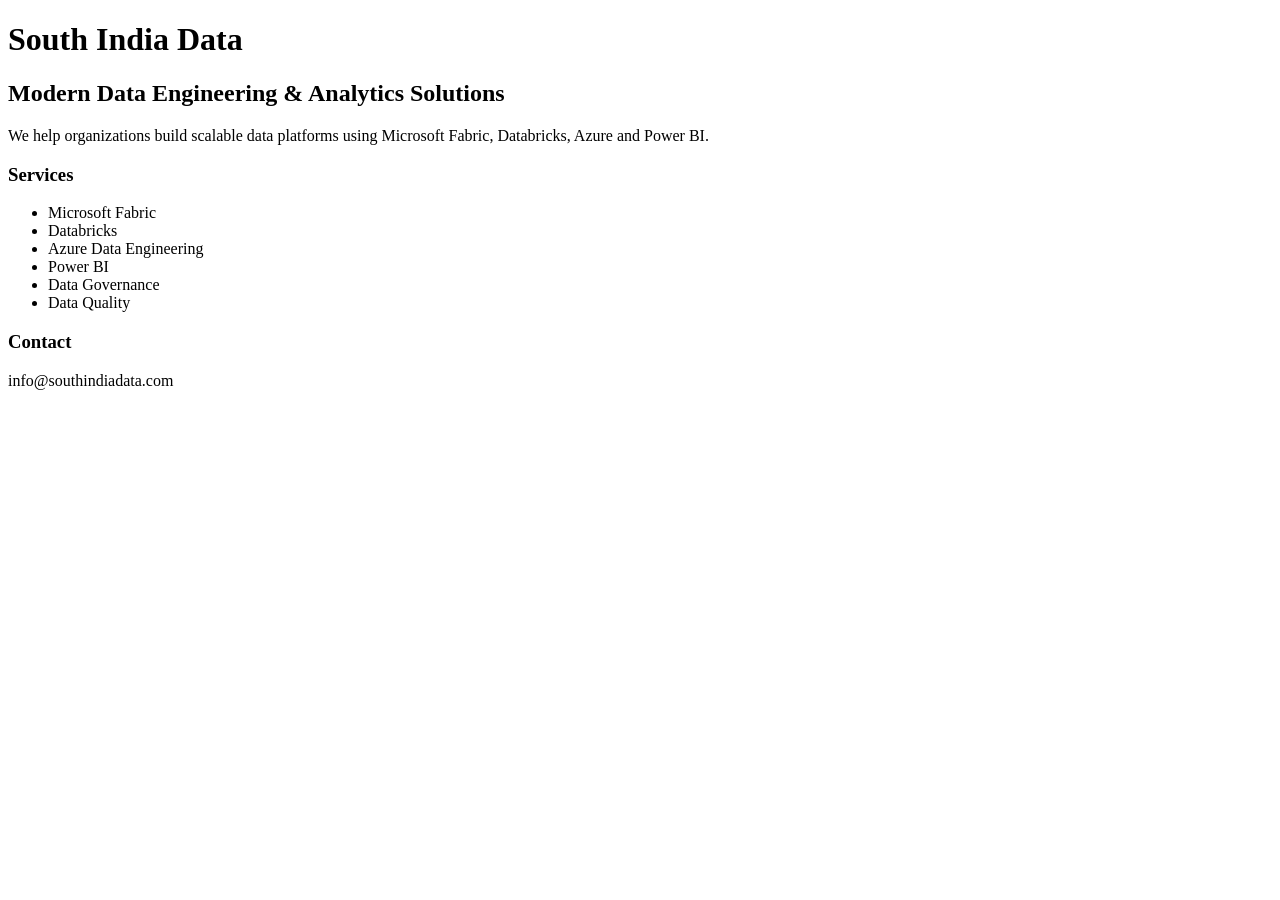
==== index.html @ 6d2823d4 "Create index.html" ====
<!DOCTYPE html>
<html>
<head>
<title>South India Data</title>
</head>
<body>
<h1>South India Data</h1>

<h2>Modern Data Engineering & Analytics Solutions</h2>

<p>We help organizations build scalable data platforms using Microsoft Fabric, Databricks, Azure and Power BI.</p>

<h3>Services</h3>

<ul>
<li>Microsoft Fabric</li>
<li>Databricks</li>
<li>Azure Data Engineering</li>
<li>Power BI</li>
<li>Data Governance</li>
<li>Data Quality</li>
</ul>

<h3>Contact</h3>

<p>info@southindiadata.com</p>

</body>
</html>
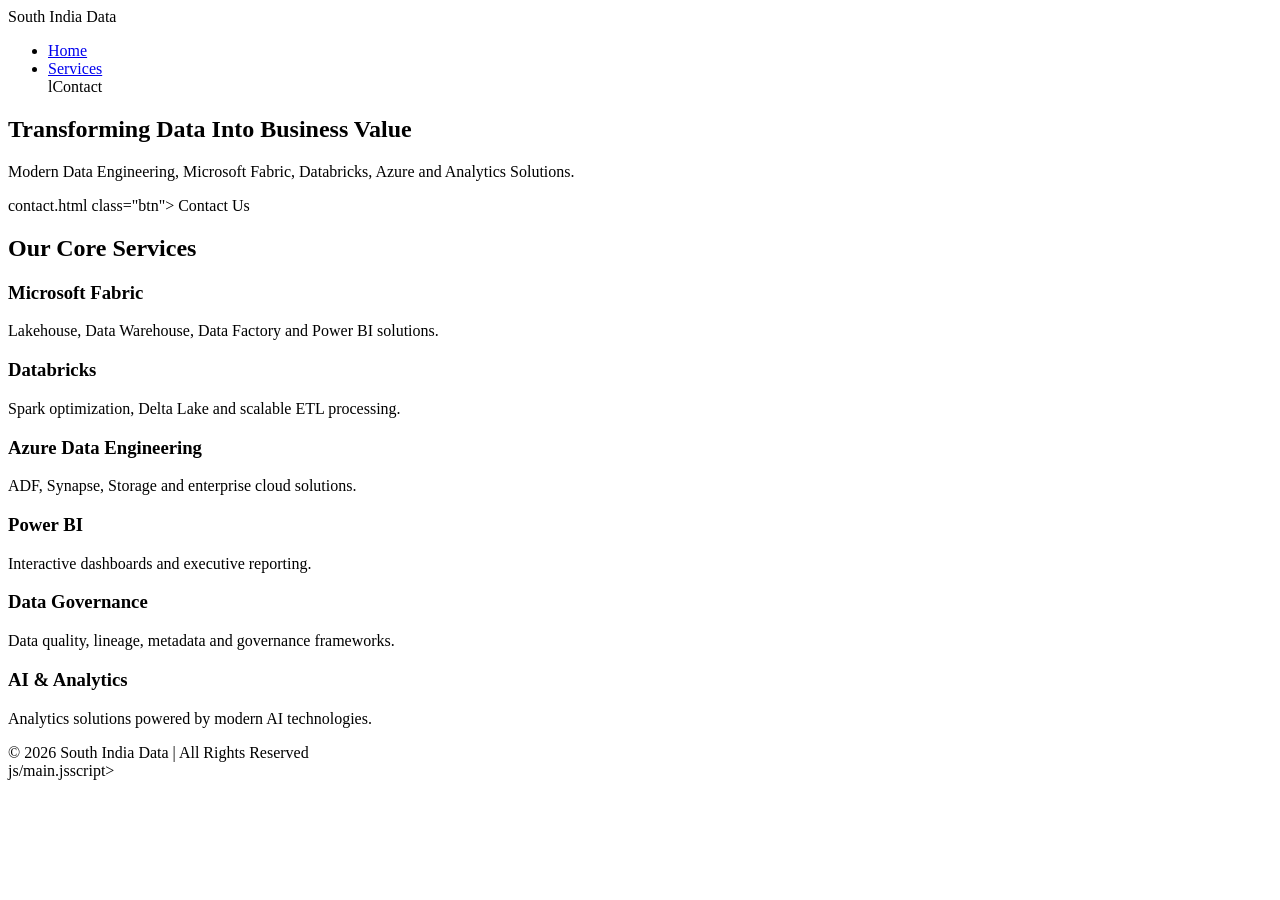
==== commit a67d276f: "Update index.html" ====
--- a/index.html
+++ b/index.html
@@ -1,29 +1,86 @@
 <!DOCTYPE html>
-<html>
+<html lang="en">
 <head>
+<meta charset="UTF-8">
+<meta name="viewport" content="width=device-width, initial-scale=1.0">
 <title>South India Data</title>
+<linktyle.css
 </head>
+
 <body>
-<h1>South India Data</h1>
 
-<h2>Modern Data Engineering & Analytics Solutions</h2>
+<nav>
+    <div class="logo">South India Data</div>
 
-<p>We help organizations build scalable data platforms using Microsoft Fabric, Databricks, Azure and Power BI.</p>
+    <ul>
+        <li><a href="index.html">Home</a></li.html</li>
+        <li><a href="services.html">Services</a></li>
+lContact</a></li>
+    </ul>
+</nav>
 
-<h3>Services</h3>
+<section class="hero">
 
-<ul>
-<li>Microsoft Fabric</li>
-<li>Databricks</li>
-<li>Azure Data Engineering</li>
-<li>Power BI</li>
-<li>Data Governance</li>
-<li>Data Quality</li>
-</ul>
+    <div class="hero-content">
+        <h1>Transforming Data Into Business Value</h1>
 
-<h3>Contact</h3>
+        <p>
+            Modern Data Engineering, Microsoft Fabric,
+            Databricks, Azure and Analytics Solutions.
+        </p>
 
-<p>info@southindiadata.com</p>
+        contact.html class="btn">
+            Contact Us
+        </a>
+    </div>
+
+</section>
+
+<section class="services">
+
+    <h2>Our Core Services</h2>
+
+    <div class="cards">
+
+        <div class="card">
+            <h3>Microsoft Fabric</h3>
+            <p>Lakehouse, Data Warehouse, Data Factory and Power BI solutions.</p>
+        </div>
+
+        <div class="card">
+            <h3>Databricks</h3>
+            <p>Spark optimization, Delta Lake and scalable ETL processing.</p>
+        </div>
+
+        <div class="card">
+            <h3>Azure Data Engineering</h3>
+            <p>ADF, Synapse, Storage and enterprise cloud solutions.</p>
+        </div>
+
+        <div class="card">
+            <h3>Power BI</h3>
+            <p>Interactive dashboards and executive reporting.</p>
+        </div>
+
+        <div class="card">
+            <h3>Data Governance</h3>
+            <p>Data quality, lineage, metadata and governance frameworks.</p>
+        </div>
+
+        <div class="card">
+            <h3>AI & Analytics</h3>
+            <p>Analytics solutions powered by modern AI technologies.</p>
+        </div>
+
+    </div>
+
+</section>
+
+<footer>
+    © 2026 South India Data | All Rights Reserved
+</footer>
+
+js/main.jsscript>
 
 </body>
 </html>
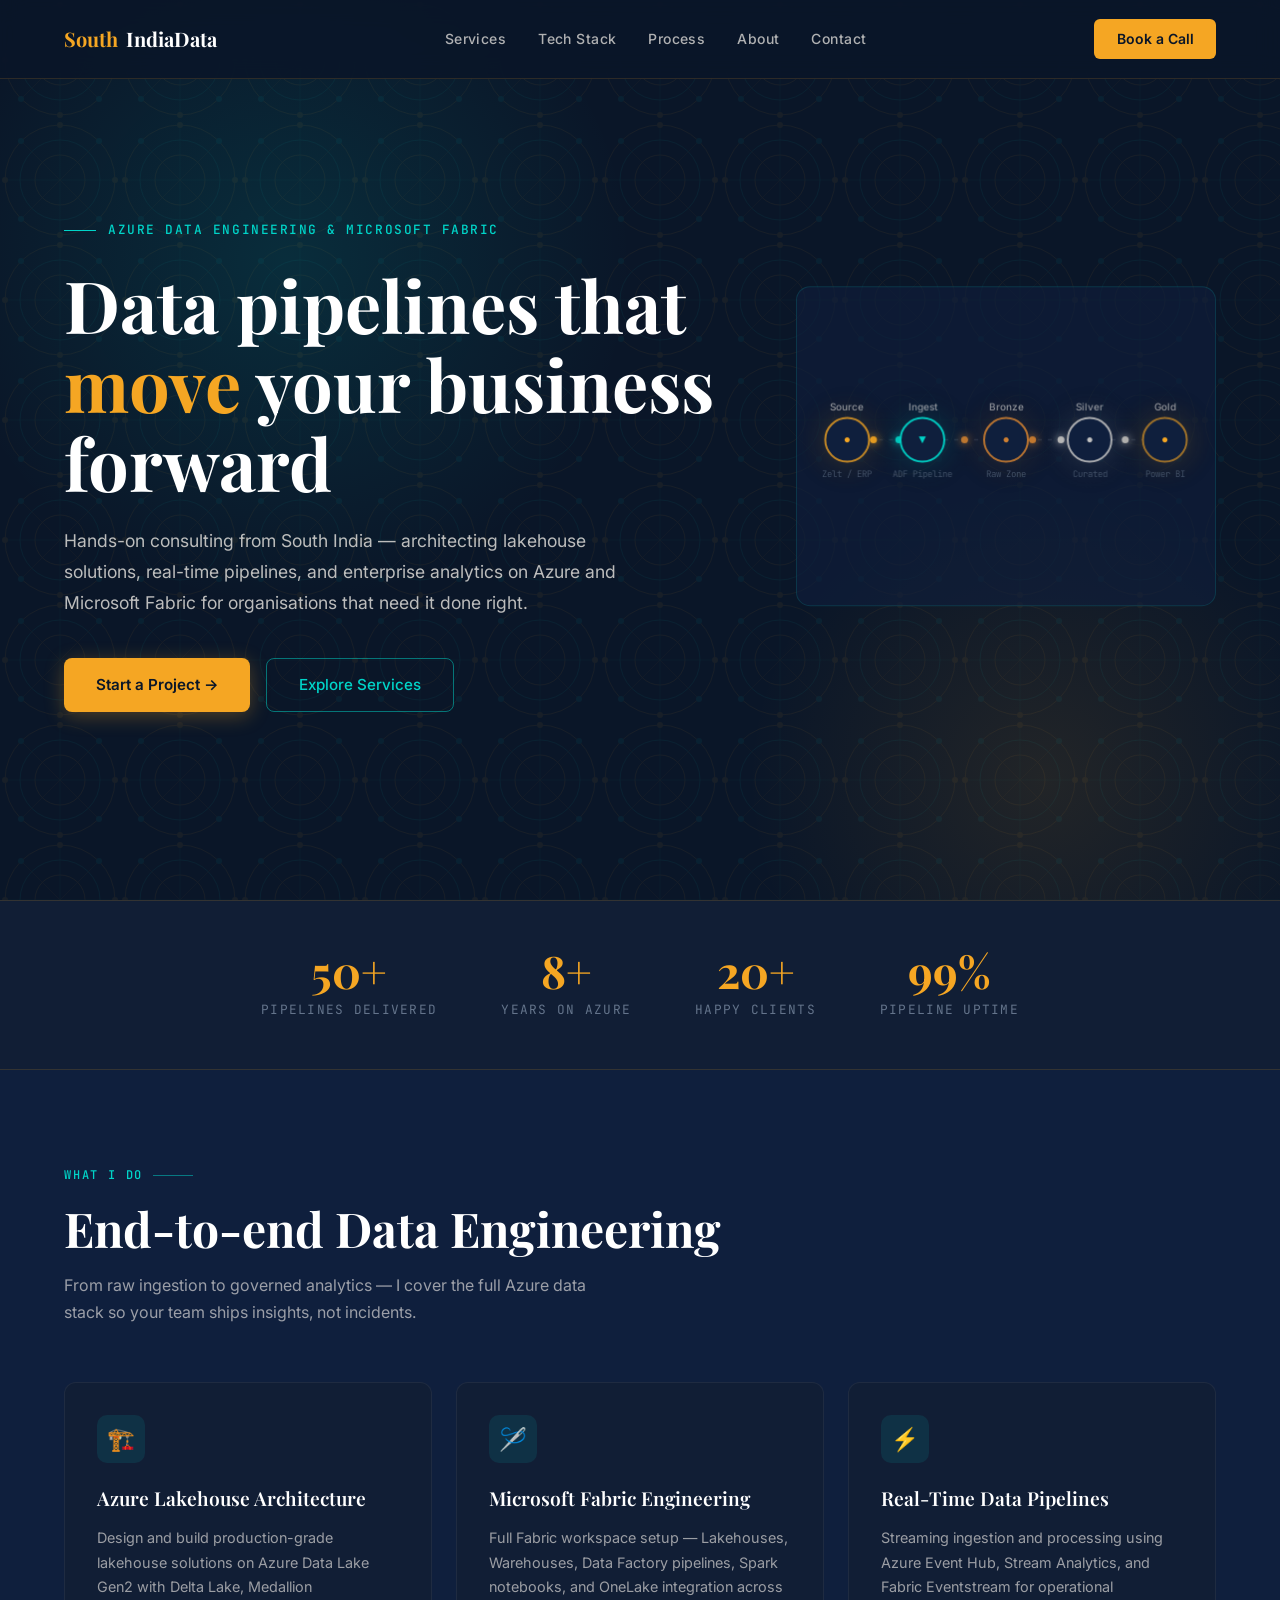
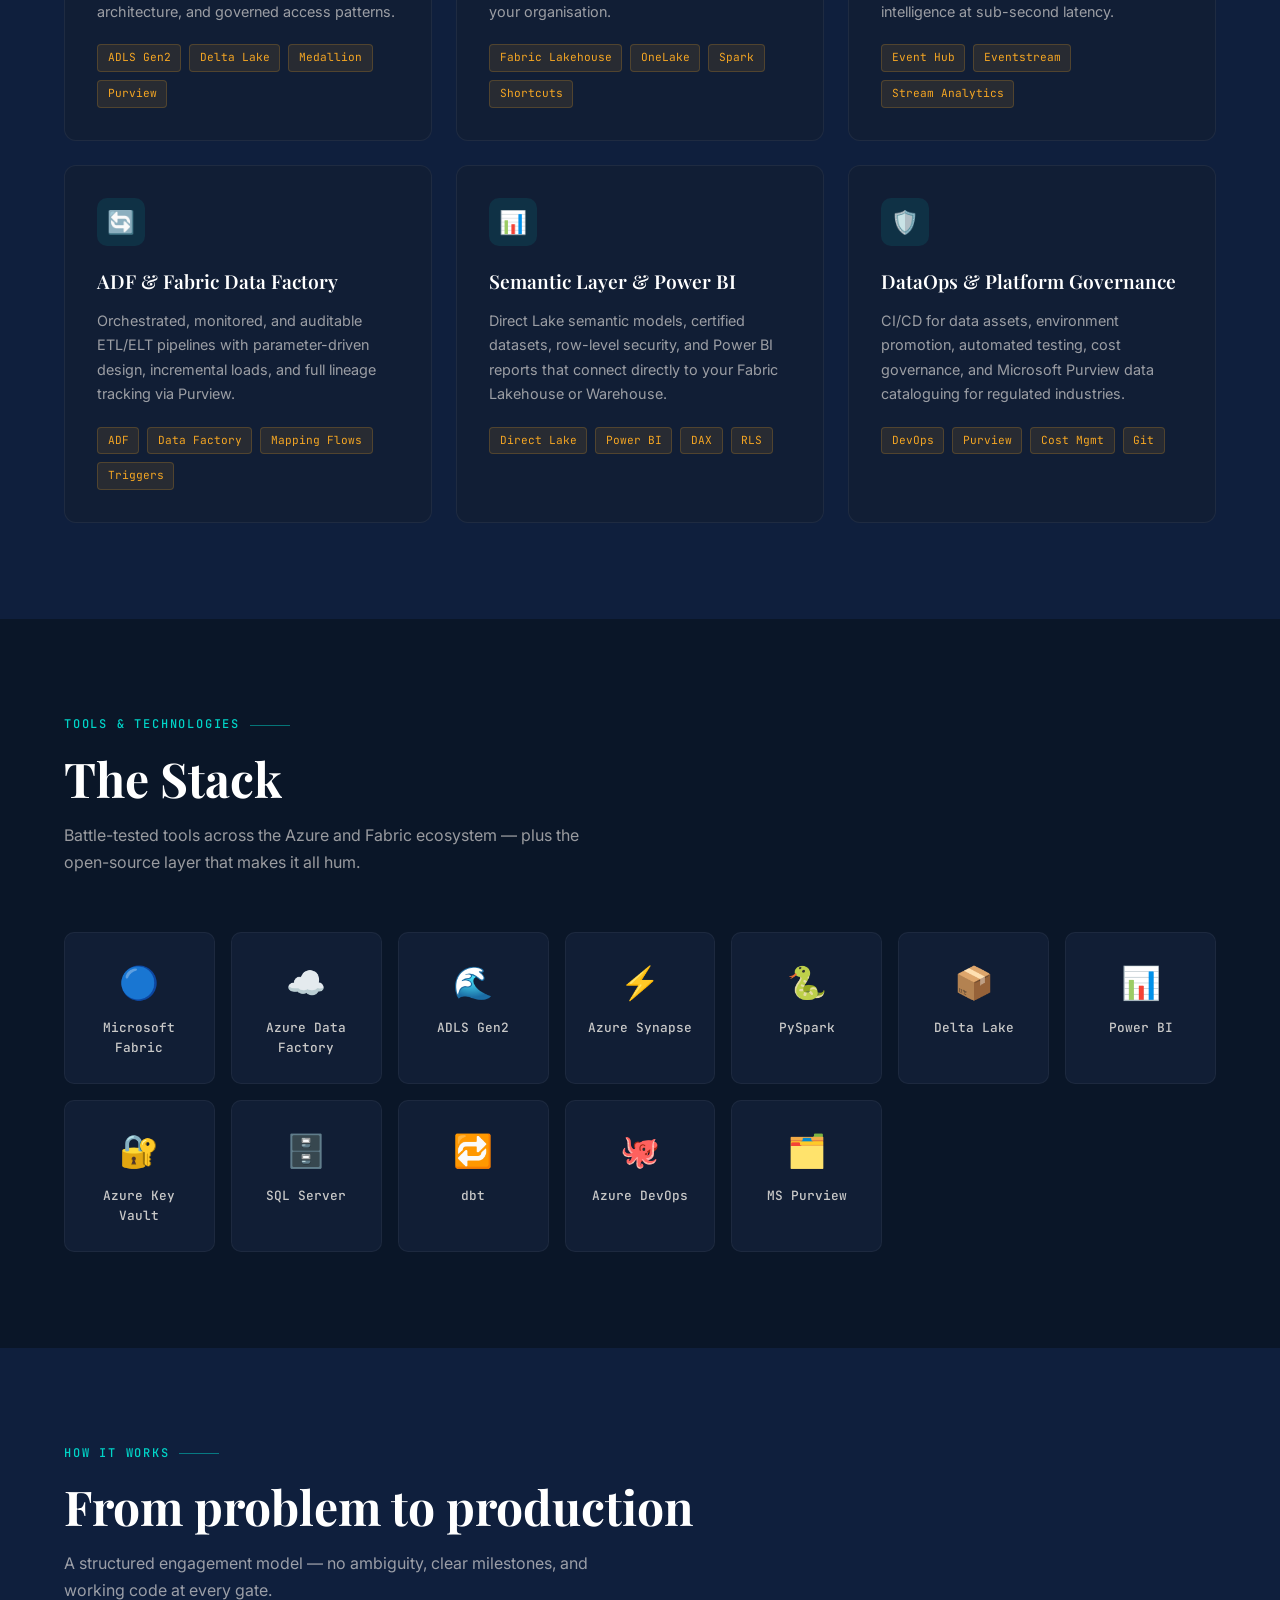
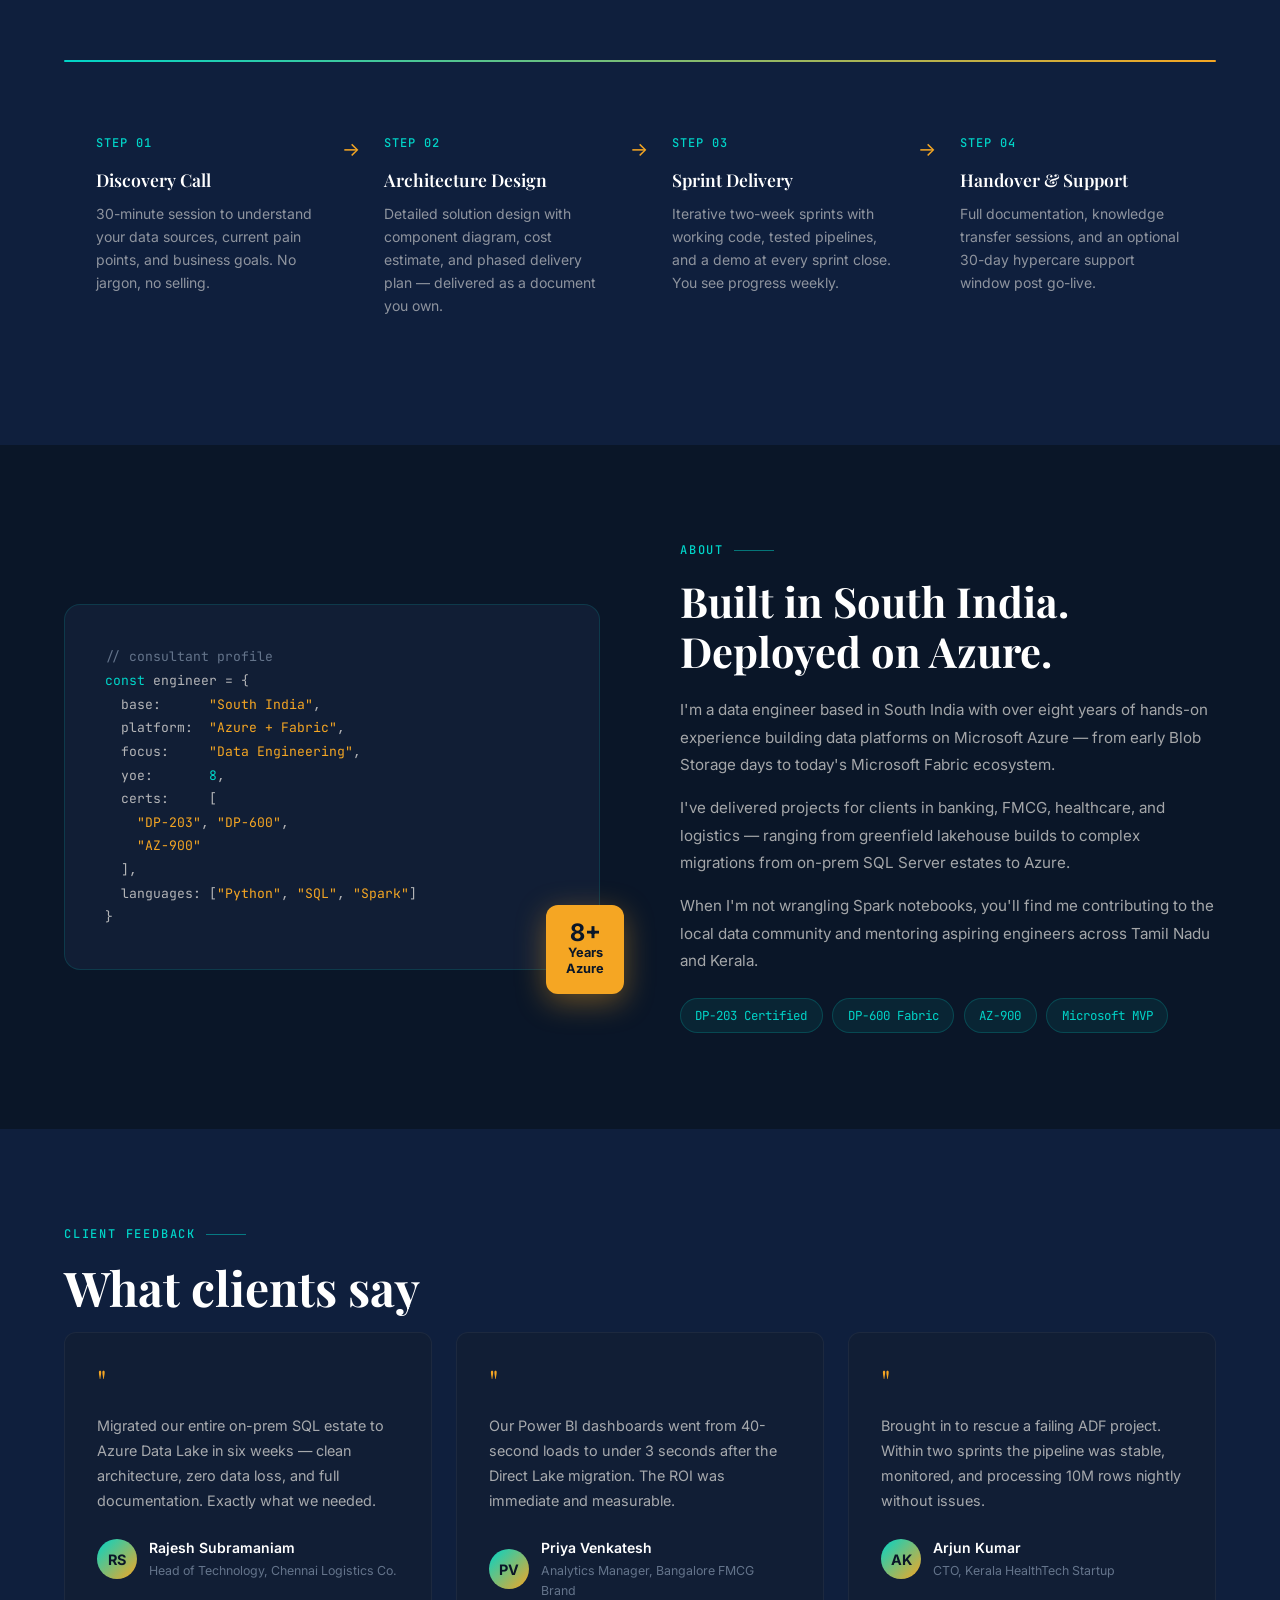
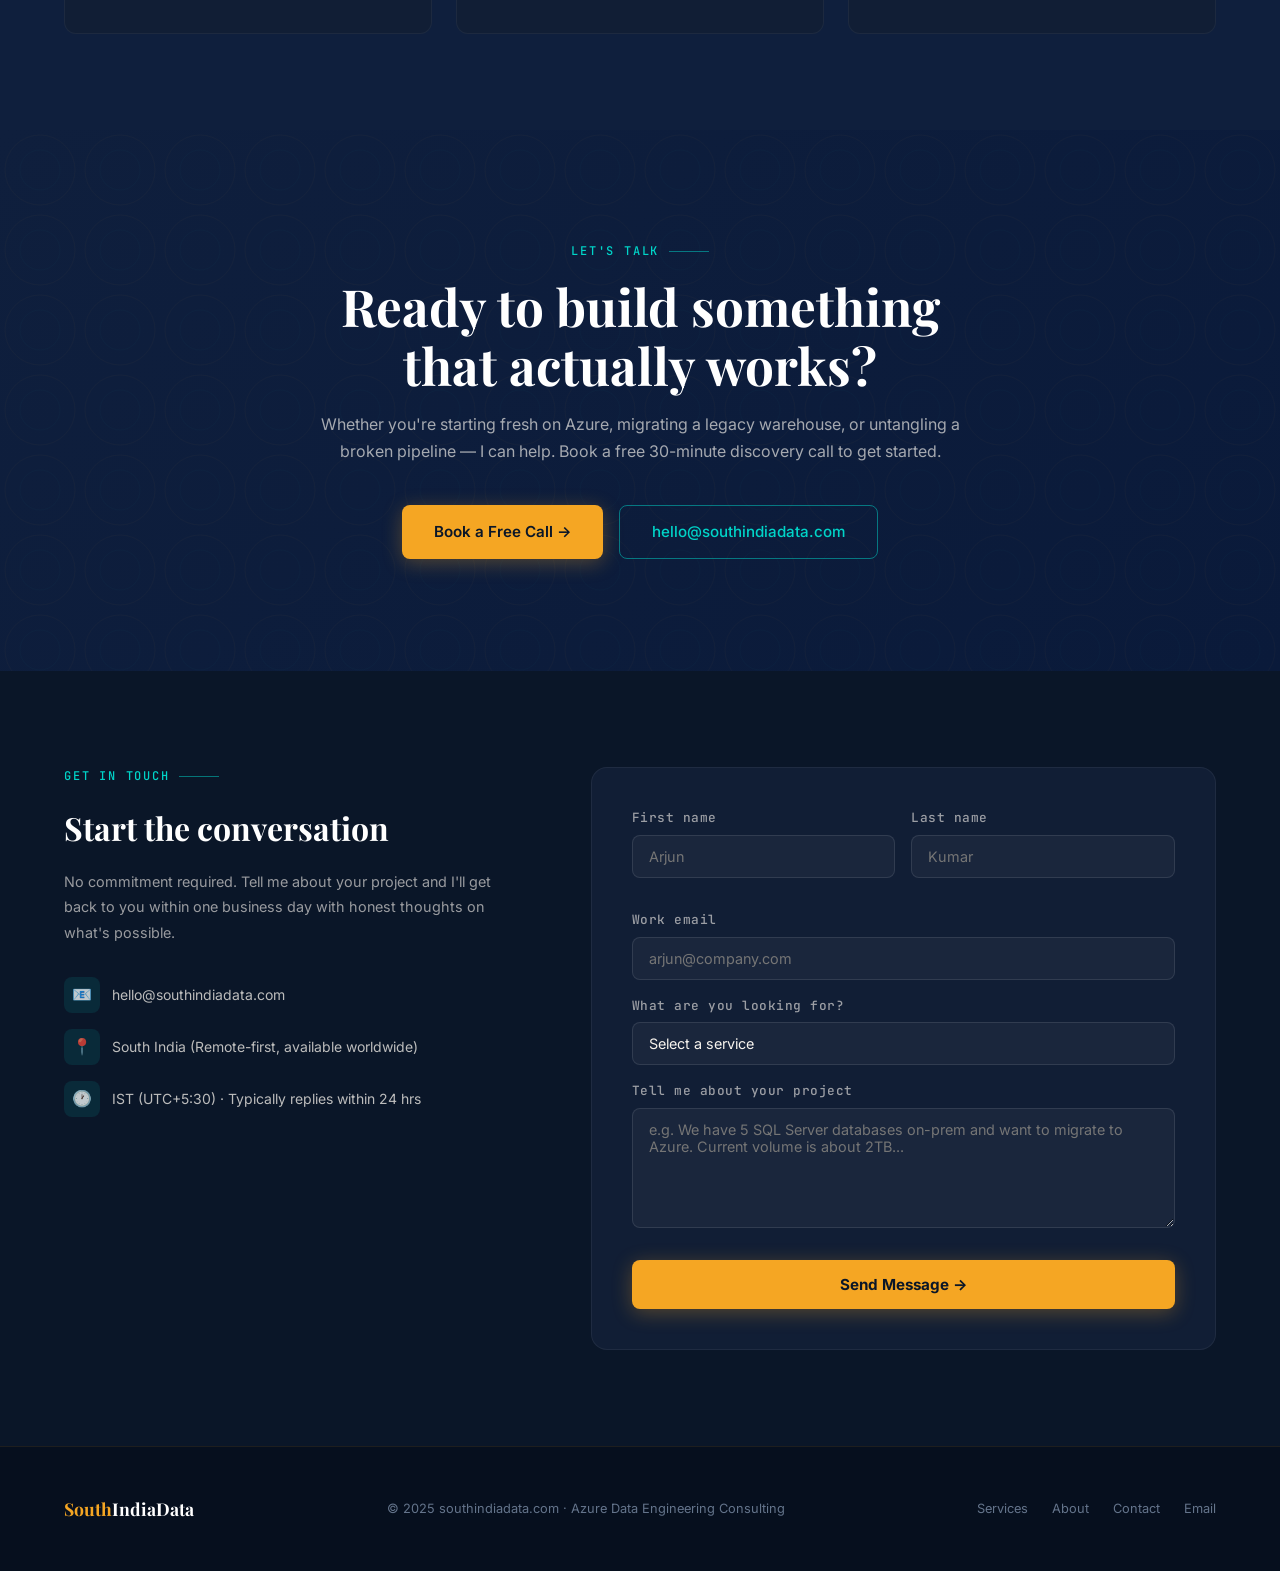
==== commit ffeee1af: "Update index.html" ====
--- a/index.html
+++ b/index.html
@@ -1,86 +1,1194 @@
 <!DOCTYPE html>
 <html lang="en">
 <head>
-<meta charset="UTF-8">
-<meta name="viewport" content="width=device-width, initial-scale=1.0">
-<title>South India Data</title>
-<linktyle.css
+<meta charset="UTF-8"/>
+<meta name="viewport" content="width=device-width, initial-scale=1.0"/>
+<title>SouthIndiaData — Azure & Fabric Data Engineering Consulting</title>
+<link rel="preconnect" href="https://fonts.googleapis.com"/>
+<link rel="preconnect" href="https://fonts.gstatic.com" crossorigin/>
+<link href="https://fonts.googleapis.com/css2?family=Playfair+Display:wght@400;600;700&family=Inter:wght@300;400;500;600&family=JetBrains+Mono:wght@400;500&display=swap" rel="stylesheet"/>
+<style>
+  *, *::before, *::after { box-sizing: border-box; margin: 0; padding: 0; }
+
+  :root {
+    --navy:    #0A1628;
+    --navy2:   #0F1F3D;
+    --saffron: #F5A623;
+    --teal:    #00D4C8;
+    --cream:   #F8F4EE;
+    --slate:   #64748B;
+    --white:   #FFFFFF;
+    --card-bg: #111E35;
+  }
+
+  html { scroll-behavior: smooth; }
+
+  body {
+    background: var(--navy);
+    color: var(--cream);
+    font-family: 'Inter', sans-serif;
+    font-size: 16px;
+    line-height: 1.6;
+    overflow-x: hidden;
+  }
+
+  /* ── NAV ── */
+  nav {
+    position: fixed; top: 0; left: 0; right: 0; z-index: 100;
+    display: flex; align-items: center; justify-content: space-between;
+    padding: 1.2rem 5vw;
+    background: rgba(10,22,40,0.85);
+    backdrop-filter: blur(12px);
+    border-bottom: 1px solid rgba(245,166,35,0.15);
+  }
+  .nav-logo {
+    font-family: 'Playfair Display', serif;
+    font-size: 1.25rem;
+    font-weight: 700;
+    color: var(--white);
+    text-decoration: none;
+    display: flex; align-items: center; gap: 0.5rem;
+  }
+  .nav-logo span { color: var(--saffron); }
+  .nav-links { display: flex; gap: 2rem; list-style: none; }
+  .nav-links a {
+    color: rgba(248,244,238,0.7);
+    text-decoration: none;
+    font-size: 0.875rem;
+    font-weight: 500;
+    letter-spacing: 0.03em;
+    transition: color 0.2s;
+  }
+  .nav-links a:hover { color: var(--saffron); }
+  .nav-cta {
+    background: var(--saffron);
+    color: var(--navy);
+    padding: 0.55rem 1.4rem;
+    border-radius: 6px;
+    font-size: 0.875rem;
+    font-weight: 600;
+    text-decoration: none;
+    transition: background 0.2s, transform 0.15s;
+  }
+  .nav-cta:hover { background: #fbb840; transform: translateY(-1px); }
+
+  /* ── HERO ── */
+  .hero {
+    min-height: 100vh;
+    display: flex; align-items: center;
+    position: relative;
+    padding: 7rem 5vw 5rem;
+    overflow: hidden;
+  }
+
+  /* Kolam-inspired SVG background */
+  .hero-bg {
+    position: absolute; inset: 0;
+    opacity: 0.06;
+    background-image: url("data:image/svg+xml,%3Csvg xmlns='http://www.w3.org/2000/svg' width='120' height='120' viewBox='0 0 120 120'%3E%3Ccircle cx='60' cy='60' r='55' fill='none' stroke='%23F5A623' stroke-width='1'/%3E%3Ccircle cx='60' cy='60' r='40' fill='none' stroke='%2300D4C8' stroke-width='1'/%3E%3Ccircle cx='60' cy='60' r='25' fill='none' stroke='%23F5A623' stroke-width='1'/%3E%3Cline x1='5' y1='60' x2='115' y2='60' stroke='%2300D4C8' stroke-width='0.5'/%3E%3Cline x1='60' y1='5' x2='60' y2='115' stroke='%2300D4C8' stroke-width='0.5'/%3E%3Cline x1='21' y1='21' x2='99' y2='99' stroke='%23F5A623' stroke-width='0.5'/%3E%3Cline x1='99' y1='21' x2='21' y2='99' stroke='%23F5A623' stroke-width='0.5'/%3E%3Ccircle cx='60' cy='5' r='3' fill='%23F5A623'/%3E%3Ccircle cx='60' cy='115' r='3' fill='%23F5A623'/%3E%3Ccircle cx='5' cy='60' r='3' fill='%23F5A623'/%3E%3Ccircle cx='115' cy='60' r='3' fill='%23F5A623'/%3E%3Ccircle cx='21' cy='21' r='3' fill='%2300D4C8'/%3E%3Ccircle cx='99' cy='21' r='3' fill='%2300D4C8'/%3E%3Ccircle cx='21' cy='99' r='3' fill='%2300D4C8'/%3E%3Ccircle cx='99' cy='99' r='3' fill='%2300D4C8'/%3E%3C/svg%3E");
+    background-size: 120px 120px;
+  }
+
+  /* Radial glow */
+  .hero-glow {
+    position: absolute;
+    top: -10%; left: -5%;
+    width: 700px; height: 700px;
+    background: radial-gradient(circle, rgba(0,212,200,0.12) 0%, transparent 70%);
+    pointer-events: none;
+  }
+  .hero-glow2 {
+    position: absolute;
+    bottom: -20%; right: -5%;
+    width: 600px; height: 600px;
+    background: radial-gradient(circle, rgba(245,166,35,0.10) 0%, transparent 70%);
+    pointer-events: none;
+  }
+
+  .hero-content {
+    position: relative; z-index: 2;
+    max-width: 680px;
+  }
+  .hero-eyebrow {
+    font-family: 'JetBrains Mono', monospace;
+    font-size: 0.8rem;
+    font-weight: 500;
+    color: var(--teal);
+    letter-spacing: 0.12em;
+    text-transform: uppercase;
+    margin-bottom: 1.5rem;
+    display: flex; align-items: center; gap: 0.75rem;
+  }
+  .hero-eyebrow::before {
+    content: '';
+    display: block; width: 32px; height: 1px;
+    background: var(--teal);
+  }
+  .hero h1 {
+    font-family: 'Playfair Display', serif;
+    font-size: clamp(2.8rem, 6vw, 4.5rem);
+    font-weight: 700;
+    line-height: 1.1;
+    color: var(--white);
+    margin-bottom: 1.5rem;
+  }
+  .hero h1 em {
+    font-style: normal;
+    color: var(--saffron);
+  }
+  .hero p {
+    font-size: 1.1rem;
+    color: rgba(248,244,238,0.75);
+    max-width: 560px;
+    margin-bottom: 2.5rem;
+    line-height: 1.75;
+  }
+  .hero-actions { display: flex; gap: 1rem; flex-wrap: wrap; }
+  .btn-primary {
+    background: var(--saffron);
+    color: var(--navy);
+    padding: 0.85rem 2rem;
+    border-radius: 8px;
+    font-weight: 600;
+    font-size: 0.95rem;
+    text-decoration: none;
+    display: inline-flex; align-items: center; gap: 0.5rem;
+    transition: background 0.2s, transform 0.15s, box-shadow 0.2s;
+    box-shadow: 0 4px 20px rgba(245,166,35,0.3);
+  }
+  .btn-primary:hover {
+    background: #fbb840;
+    transform: translateY(-2px);
+    box-shadow: 0 6px 28px rgba(245,166,35,0.45);
+  }
+  .btn-secondary {
+    border: 1.5px solid rgba(0,212,200,0.5);
+    color: var(--teal);
+    padding: 0.85rem 2rem;
+    border-radius: 8px;
+    font-weight: 500;
+    font-size: 0.95rem;
+    text-decoration: none;
+    transition: border-color 0.2s, background 0.2s;
+  }
+  .btn-secondary:hover {
+    border-color: var(--teal);
+    background: rgba(0,212,200,0.08);
+  }
+
+  /* Pipeline animation */
+  .hero-pipeline {
+    position: absolute; right: 5vw; top: 50%;
+    transform: translateY(-50%);
+    width: 420px;
+    display: none;
+  }
+  @media(min-width:1100px){ .hero-pipeline{ display: block; } }
+
+  /* ── STATS BAND ── */
+  .stats-band {
+    background: var(--card-bg);
+    border-top: 1px solid rgba(245,166,35,0.15);
+    border-bottom: 1px solid rgba(245,166,35,0.15);
+    padding: 3rem 5vw;
+    display: flex; justify-content: center;
+    gap: 4rem; flex-wrap: wrap;
+  }
+  .stat { text-align: center; }
+  .stat-number {
+    font-family: 'Playfair Display', serif;
+    font-size: 2.8rem;
+    font-weight: 700;
+    color: var(--saffron);
+    line-height: 1;
+  }
+  .stat-label {
+    font-size: 0.8rem;
+    color: var(--slate);
+    text-transform: uppercase;
+    letter-spacing: 0.1em;
+    margin-top: 0.4rem;
+    font-family: 'JetBrains Mono', monospace;
+  }
+
+  /* ── SECTION COMMONS ── */
+  section { padding: 6rem 5vw; }
+  .section-label {
+    font-family: 'JetBrains Mono', monospace;
+    font-size: 0.75rem;
+    font-weight: 500;
+    color: var(--teal);
+    letter-spacing: 0.15em;
+    text-transform: uppercase;
+    margin-bottom: 1rem;
+    display: flex; align-items: center; gap: 0.6rem;
+  }
+  .section-label::after {
+    content: '';
+    display: block; flex: 1; max-width: 40px; height: 1px;
+    background: var(--teal); opacity: 0.5;
+  }
+  .section-title {
+    font-family: 'Playfair Display', serif;
+    font-size: clamp(2rem, 4vw, 3rem);
+    font-weight: 700;
+    color: var(--white);
+    margin-bottom: 1rem;
+    line-height: 1.15;
+  }
+  .section-sub {
+    font-size: 1rem;
+    color: rgba(248,244,238,0.6);
+    max-width: 560px;
+    line-height: 1.7;
+    margin-bottom: 3.5rem;
+  }
+
+  /* ── SERVICES ── */
+  .services { background: var(--navy2); }
+  .services-grid {
+    display: grid;
+    grid-template-columns: repeat(auto-fit, minmax(300px, 1fr));
+    gap: 1.5rem;
+  }
+  .service-card {
+    background: var(--card-bg);
+    border: 1px solid rgba(255,255,255,0.06);
+    border-radius: 12px;
+    padding: 2rem;
+    transition: border-color 0.25s, transform 0.2s, box-shadow 0.25s;
+    position: relative;
+    overflow: hidden;
+  }
+  .service-card::before {
+    content: '';
+    position: absolute; top: 0; left: 0; right: 0;
+    height: 3px;
+    background: linear-gradient(90deg, var(--teal), var(--saffron));
+    opacity: 0;
+    transition: opacity 0.25s;
+  }
+  .service-card:hover {
+    border-color: rgba(0,212,200,0.25);
+    transform: translateY(-4px);
+    box-shadow: 0 12px 40px rgba(0,0,0,0.35);
+  }
+  .service-card:hover::before { opacity: 1; }
+  .service-icon {
+    width: 48px; height: 48px;
+    background: rgba(0,212,200,0.1);
+    border-radius: 10px;
+    display: flex; align-items: center; justify-content: center;
+    margin-bottom: 1.25rem;
+    font-size: 1.4rem;
+  }
+  .service-card h3 {
+    font-family: 'Playfair Display', serif;
+    font-size: 1.2rem;
+    font-weight: 600;
+    color: var(--white);
+    margin-bottom: 0.75rem;
+  }
+  .service-card p {
+    font-size: 0.9rem;
+    color: rgba(248,244,238,0.6);
+    line-height: 1.7;
+    margin-bottom: 1.25rem;
+  }
+  .service-tags { display: flex; flex-wrap: wrap; gap: 0.5rem; }
+  .tag {
+    font-family: 'JetBrains Mono', monospace;
+    font-size: 0.7rem;
+    background: rgba(245,166,35,0.1);
+    color: var(--saffron);
+    padding: 0.25rem 0.6rem;
+    border-radius: 4px;
+    border: 1px solid rgba(245,166,35,0.2);
+  }
+
+  /* ── TECH STACK ── */
+  .stack { background: var(--navy); }
+  .stack-grid {
+    display: grid;
+    grid-template-columns: repeat(auto-fit, minmax(140px, 1fr));
+    gap: 1rem;
+  }
+  .stack-item {
+    background: var(--card-bg);
+    border: 1px solid rgba(255,255,255,0.05);
+    border-radius: 10px;
+    padding: 1.5rem 1rem;
+    text-align: center;
+    transition: border-color 0.2s, transform 0.2s;
+  }
+  .stack-item:hover {
+    border-color: rgba(245,166,35,0.3);
+    transform: translateY(-2px);
+  }
+  .stack-icon { font-size: 2rem; margin-bottom: 0.6rem; }
+  .stack-name {
+    font-size: 0.8rem;
+    font-weight: 500;
+    color: rgba(248,244,238,0.8);
+    font-family: 'JetBrains Mono', monospace;
+  }
+
+  /* ── PROCESS ── */
+  .process { background: var(--navy2); }
+  .process-steps {
+    display: grid;
+    grid-template-columns: repeat(auto-fit, minmax(220px, 1fr));
+    gap: 0;
+    position: relative;
+  }
+  .process-step {
+    padding: 2rem;
+    position: relative;
+  }
+  .process-step:not(:last-child)::after {
+    content: '→';
+    position: absolute; right: -0.5rem; top: 2rem;
+    color: var(--saffron);
+    font-size: 1.2rem;
+    display: none;
+  }
+  @media(min-width:900px){ .process-step:not(:last-child)::after { display: block; } }
+  .step-num {
+    font-family: 'JetBrains Mono', monospace;
+    font-size: 0.75rem;
+    color: var(--teal);
+    font-weight: 500;
+    margin-bottom: 0.75rem;
+    letter-spacing: 0.08em;
+  }
+  .process-step h4 {
+    font-family: 'Playfair Display', serif;
+    font-size: 1.1rem;
+    font-weight: 600;
+    color: var(--white);
+    margin-bottom: 0.5rem;
+  }
+  .process-step p {
+    font-size: 0.875rem;
+    color: rgba(248,244,238,0.55);
+    line-height: 1.65;
+  }
+  .step-line {
+    height: 2px;
+    background: linear-gradient(90deg, var(--teal) 0%, var(--saffron) 100%);
+    margin-bottom: 2.5rem;
+    border-radius: 2px;
+    opacity: 0.5;
+  }
+
+  /* ── ABOUT ── */
+  .about { background: var(--navy); }
+  .about-inner {
+    display: grid;
+    grid-template-columns: 1fr 1fr;
+    gap: 5rem;
+    align-items: center;
+  }
+  @media(max-width:800px){ .about-inner { grid-template-columns: 1fr; gap: 3rem; } }
+  .about-visual {
+    position: relative;
+  }
+  .about-card {
+    background: var(--card-bg);
+    border: 1px solid rgba(0,212,200,0.15);
+    border-radius: 16px;
+    padding: 2.5rem;
+    font-family: 'JetBrains Mono', monospace;
+    font-size: 0.82rem;
+    line-height: 1.8;
+    color: rgba(248,244,238,0.7);
+  }
+  .about-card .c-teal { color: var(--teal); }
+  .about-card .c-saffron { color: var(--saffron); }
+  .about-card .c-slate { color: var(--slate); }
+  .about-badge {
+    position: absolute; bottom: -1.5rem; right: -1.5rem;
+    background: var(--saffron);
+    color: var(--navy);
+    padding: 1rem 1.25rem;
+    border-radius: 12px;
+    font-weight: 700;
+    font-size: 0.8rem;
+    text-align: center;
+    line-height: 1.3;
+    box-shadow: 0 8px 30px rgba(245,166,35,0.4);
+  }
+  .about-badge strong { display: block; font-size: 1.5rem; line-height: 1; }
+  .about-text h2 {
+    font-family: 'Playfair Display', serif;
+    font-size: clamp(1.8rem, 3.5vw, 2.6rem);
+    font-weight: 700;
+    color: var(--white);
+    margin-bottom: 1.25rem;
+    line-height: 1.2;
+  }
+  .about-text p {
+    font-size: 0.95rem;
+    color: rgba(248,244,238,0.65);
+    line-height: 1.8;
+    margin-bottom: 1rem;
+  }
+  .cert-list { display: flex; flex-wrap: wrap; gap: 0.6rem; margin-top: 1.5rem; }
+  .cert {
+    background: rgba(0,212,200,0.08);
+    border: 1px solid rgba(0,212,200,0.2);
+    color: var(--teal);
+    padding: 0.4rem 0.9rem;
+    border-radius: 20px;
+    font-size: 0.78rem;
+    font-family: 'JetBrains Mono', monospace;
+  }
+
+  /* ── TESTIMONIALS ── */
+  .testimonials { background: var(--navy2); }
+  .testi-grid {
+    display: grid;
+    grid-template-columns: repeat(auto-fit, minmax(300px, 1fr));
+    gap: 1.5rem;
+  }
+  .testi-card {
+    background: var(--card-bg);
+    border: 1px solid rgba(255,255,255,0.05);
+    border-radius: 12px;
+    padding: 2rem;
+  }
+  .testi-quote {
+    font-size: 2rem;
+    color: var(--saffron);
+    font-family: 'Playfair Display', serif;
+    line-height: 1;
+    margin-bottom: 1rem;
+  }
+  .testi-card p {
+    font-size: 0.9rem;
+    color: rgba(248,244,238,0.65);
+    line-height: 1.75;
+    margin-bottom: 1.5rem;
+  }
+  .testi-author {
+    display: flex; align-items: center; gap: 0.75rem;
+  }
+  .testi-avatar {
+    width: 40px; height: 40px;
+    border-radius: 50%;
+    background: linear-gradient(135deg, var(--teal), var(--saffron));
+    display: flex; align-items: center; justify-content: center;
+    font-weight: 700;
+    font-size: 0.9rem;
+    color: var(--navy);
+    flex-shrink: 0;
+  }
+  .testi-name { font-weight: 600; font-size: 0.875rem; color: var(--white); }
+  .testi-role { font-size: 0.775rem; color: var(--slate); margin-top: 0.1rem; }
+
+  /* ── CTA ── */
+  .cta-section {
+    background: linear-gradient(135deg, var(--navy2) 0%, #0a1a3a 100%);
+    text-align: center;
+    padding: 7rem 5vw;
+    position: relative;
+    overflow: hidden;
+  }
+  .cta-section::before {
+    content: '';
+    position: absolute; inset: 0;
+    background: url("data:image/svg+xml,%3Csvg xmlns='http://www.w3.org/2000/svg' width='80' height='80' viewBox='0 0 80 80'%3E%3Ccircle cx='40' cy='40' r='35' fill='none' stroke='%23F5A623' stroke-width='0.5' opacity='0.15'/%3E%3Ccircle cx='40' cy='40' r='20' fill='none' stroke='%2300D4C8' stroke-width='0.5' opacity='0.1'/%3E%3C/svg%3E") repeat;
+    background-size: 80px 80px;
+    opacity: 0.4;
+  }
+  .cta-inner { position: relative; z-index: 1; max-width: 680px; margin: auto; }
+  .cta-section h2 {
+    font-family: 'Playfair Display', serif;
+    font-size: clamp(2rem, 5vw, 3.2rem);
+    font-weight: 700;
+    color: var(--white);
+    margin-bottom: 1rem;
+    line-height: 1.15;
+  }
+  .cta-section p {
+    color: rgba(248,244,238,0.65);
+    font-size: 1rem;
+    margin-bottom: 2.5rem;
+    line-height: 1.7;
+  }
+  .cta-actions { display: flex; justify-content: center; gap: 1rem; flex-wrap: wrap; }
+
+  /* ── CONTACT ── */
+  .contact { background: var(--navy); }
+  .contact-inner {
+    display: grid;
+    grid-template-columns: 1fr 1.4fr;
+    gap: 5rem;
+    align-items: start;
+  }
+  @media(max-width:800px){ .contact-inner { grid-template-columns: 1fr; gap: 3rem; } }
+  .contact-info h2 {
+    font-family: 'Playfair Display', serif;
+    font-size: 2rem;
+    font-weight: 700;
+    color: var(--white);
+    margin-bottom: 1rem;
+  }
+  .contact-info p {
+    font-size: 0.9rem;
+    color: rgba(248,244,238,0.6);
+    line-height: 1.75;
+    margin-bottom: 2rem;
+  }
+  .contact-detail {
+    display: flex; align-items: center; gap: 0.75rem;
+    margin-bottom: 1rem;
+    font-size: 0.875rem;
+    color: rgba(248,244,238,0.75);
+  }
+  .contact-detail-icon {
+    width: 36px; height: 36px;
+    background: rgba(0,212,200,0.1);
+    border-radius: 8px;
+    display: flex; align-items: center; justify-content: center;
+    font-size: 1rem;
+    flex-shrink: 0;
+  }
+  .contact-form {
+    background: var(--card-bg);
+    border: 1px solid rgba(255,255,255,0.06);
+    border-radius: 16px;
+    padding: 2.5rem;
+  }
+  .form-row { display: grid; grid-template-columns: 1fr 1fr; gap: 1rem; margin-bottom: 1rem; }
+  @media(max-width:600px){ .form-row { grid-template-columns: 1fr; } }
+  .form-group { margin-bottom: 1rem; }
+  .form-group label {
+    display: block;
+    font-size: 0.8rem;
+    font-weight: 500;
+    color: rgba(248,244,238,0.6);
+    margin-bottom: 0.4rem;
+    font-family: 'JetBrains Mono', monospace;
+    letter-spacing: 0.04em;
+  }
+  .form-group input,
+  .form-group select,
+  .form-group textarea {
+    width: 100%;
+    background: rgba(255,255,255,0.04);
+    border: 1px solid rgba(255,255,255,0.1);
+    border-radius: 8px;
+    padding: 0.75rem 1rem;
+    color: var(--cream);
+    font-family: 'Inter', sans-serif;
+    font-size: 0.9rem;
+    outline: none;
+    transition: border-color 0.2s, background 0.2s;
+    appearance: none;
+  }
+  .form-group input:focus,
+  .form-group select:focus,
+  .form-group textarea:focus {
+    border-color: var(--teal);
+    background: rgba(0,212,200,0.04);
+  }
+  .form-group textarea { resize: vertical; min-height: 120px; }
+  .form-group select option { background: var(--navy2); }
+  .btn-submit {
+    width: 100%;
+    background: var(--saffron);
+    color: var(--navy);
+    border: none;
+    padding: 0.95rem;
+    border-radius: 8px;
+    font-weight: 700;
+    font-size: 0.95rem;
+    cursor: pointer;
+    font-family: 'Inter', sans-serif;
+    margin-top: 0.5rem;
+    transition: background 0.2s, transform 0.15s;
+    box-shadow: 0 4px 20px rgba(245,166,35,0.3);
+  }
+  .btn-submit:hover { background: #fbb840; transform: translateY(-1px); }
+
+  /* ── FOOTER ── */
+  footer {
+    background: #060f1e;
+    border-top: 1px solid rgba(245,166,35,0.1);
+    padding: 3rem 5vw;
+    display: flex;
+    justify-content: space-between;
+    align-items: center;
+    flex-wrap: wrap;
+    gap: 1.5rem;
+  }
+  .footer-logo {
+    font-family: 'Playfair Display', serif;
+    font-size: 1.1rem;
+    font-weight: 700;
+    color: var(--white);
+  }
+  .footer-logo span { color: var(--saffron); }
+  .footer-copy {
+    font-size: 0.8rem;
+    color: var(--slate);
+  }
+  .footer-links { display: flex; gap: 1.5rem; }
+  .footer-links a {
+    font-size: 0.8rem;
+    color: var(--slate);
+    text-decoration: none;
+    transition: color 0.2s;
+  }
+  .footer-links a:hover { color: var(--saffron); }
+
+  /* ── PIPELINE SVG ANIMATION ── */
+  @keyframes flow {
+    0%   { stroke-dashoffset: 400; }
+    100% { stroke-dashoffset: 0; }
+  }
+  @keyframes pulse {
+    0%, 100% { r: 6; opacity: 1; }
+    50%       { r: 9; opacity: 0.7; }
+  }
+  @keyframes fadeUp {
+    from { opacity: 0; transform: translateY(20px); }
+    to   { opacity: 1; transform: translateY(0); }
+  }
+  .hero-content { animation: fadeUp 0.8s ease both; }
+
+  /* ── RESPONSIVE NAV ── */
+  @media(max-width:768px){
+    .nav-links { display: none; }
+  }
+
+  /* ── SCROLL REVEAL ── */
+  .reveal { opacity: 0; transform: translateY(24px); transition: opacity 0.6s ease, transform 0.6s ease; }
+  .reveal.visible { opacity: 1; transform: none; }
+
+  /* ── PIPELINE CANVAS ── */
+  #pipelineCanvas {
+    width: 100%; height: 320px;
+    border-radius: 14px;
+    background: rgba(15,31,61,0.6);
+    border: 1px solid rgba(0,212,200,0.15);
+  }
+</style>
 </head>
-
 <body>
 
+<!-- NAV -->
 <nav>
-    <div class="logo">South India Data</div>
-
-    <ul>
-        <li><a href="index.html">Home</a></li.html</li>
-        <li><a href="services.html">Services</a></li>
-lContact</a></li>
-    </ul>
+  <a class="nav-logo" href="#"><span>South</span>IndiaData</a>
+  <ul class="nav-links">
+    <li><a href="#services">Services</a></li>
+    <li><a href="#stack">Tech Stack</a></li>
+    <li><a href="#process">Process</a></li>
+    <li><a href="#about">About</a></li>
+    <li><a href="#contact">Contact</a></li>
+  </ul>
+  <a class="nav-cta" href="#contact">Book a Call</a>
 </nav>
 
-<section class="hero">
-
-    <div class="hero-content">
-        <h1>Transforming Data Into Business Value</h1>
-
-        <p>
-            Modern Data Engineering, Microsoft Fabric,
-            Databricks, Azure and Analytics Solutions.
-        </p>
-
-        contact.html class="btn">
-            Contact Us
-        </a>
-    </div>
-
+<!-- HERO -->
+<section class="hero" id="home">
+  <div class="hero-bg"></div>
+  <div class="hero-glow"></div>
+  <div class="hero-glow2"></div>
+
+  <div class="hero-content">
+    <div class="hero-eyebrow">Azure Data Engineering &amp; Microsoft Fabric</div>
+    <h1>Data pipelines that <em>move</em> your business forward</h1>
+    <p>
+      Hands-on consulting from South India — architecting lakehouse solutions,
+      real-time pipelines, and enterprise analytics on Azure and Microsoft Fabric
+      for organisations that need it done right.
+    </p>
+    <div class="hero-actions">
+      <a class="btn-primary" href="#contact">Start a Project →</a>
+      <a class="btn-secondary" href="#services">Explore Services</a>
+    </div>
+  </div>
+
+  <!-- Animated Pipeline -->
+  <div class="hero-pipeline">
+    <canvas id="pipelineCanvas"></canvas>
+  </div>
 </section>
 
-<section class="services">
-
-    <h2>Our Core Services</h2>
-
-    <div class="cards">
-
-        <div class="card">
-            <h3>Microsoft Fabric</h3>
-            <p>Lakehouse, Data Warehouse, Data Factory and Power BI solutions.</p>
+<!-- STATS BAND -->
+<div class="stats-band reveal">
+  <div class="stat">
+    <div class="stat-number">50+</div>
+    <div class="stat-label">Pipelines Delivered</div>
+  </div>
+  <div class="stat">
+    <div class="stat-number">8+</div>
+    <div class="stat-label">Years on Azure</div>
+  </div>
+  <div class="stat">
+    <div class="stat-number">20+</div>
+    <div class="stat-label">Happy Clients</div>
+  </div>
+  <div class="stat">
+    <div class="stat-number">99%</div>
+    <div class="stat-label">Pipeline Uptime</div>
+  </div>
+</div>
+
+<!-- SERVICES -->
+<section class="services" id="services">
+  <div class="section-label">What I do</div>
+  <h2 class="section-title">End-to-end Data Engineering</h2>
+  <p class="section-sub">From raw ingestion to governed analytics — I cover the full Azure data stack so your team ships insights, not incidents.</p>
+
+  <div class="services-grid">
+    <div class="service-card reveal">
+      <div class="service-icon">🏗️</div>
+      <h3>Azure Lakehouse Architecture</h3>
+      <p>Design and build production-grade lakehouse solutions on Azure Data Lake Gen2 with Delta Lake, Medallion architecture, and governed access patterns.</p>
+      <div class="service-tags">
+        <span class="tag">ADLS Gen2</span>
+        <span class="tag">Delta Lake</span>
+        <span class="tag">Medallion</span>
+        <span class="tag">Purview</span>
+      </div>
+    </div>
+    <div class="service-card reveal">
+      <div class="service-icon">🪡</div>
+      <h3>Microsoft Fabric Engineering</h3>
+      <p>Full Fabric workspace setup — Lakehouses, Warehouses, Data Factory pipelines, Spark notebooks, and OneLake integration across your organisation.</p>
+      <div class="service-tags">
+        <span class="tag">Fabric Lakehouse</span>
+        <span class="tag">OneLake</span>
+        <span class="tag">Spark</span>
+        <span class="tag">Shortcuts</span>
+      </div>
+    </div>
+    <div class="service-card reveal">
+      <div class="service-icon">⚡</div>
+      <h3>Real-Time Data Pipelines</h3>
+      <p>Streaming ingestion and processing using Azure Event Hub, Stream Analytics, and Fabric Eventstream for operational intelligence at sub-second latency.</p>
+      <div class="service-tags">
+        <span class="tag">Event Hub</span>
+        <span class="tag">Eventstream</span>
+        <span class="tag">Stream Analytics</span>
+      </div>
+    </div>
+    <div class="service-card reveal">
+      <div class="service-icon">🔄</div>
+      <h3>ADF & Fabric Data Factory</h3>
+      <p>Orchestrated, monitored, and auditable ETL/ELT pipelines with parameter-driven design, incremental loads, and full lineage tracking via Purview.</p>
+      <div class="service-tags">
+        <span class="tag">ADF</span>
+        <span class="tag">Data Factory</span>
+        <span class="tag">Mapping Flows</span>
+        <span class="tag">Triggers</span>
+      </div>
+    </div>
+    <div class="service-card reveal">
+      <div class="service-icon">📊</div>
+      <h3>Semantic Layer & Power BI</h3>
+      <p>Direct Lake semantic models, certified datasets, row-level security, and Power BI reports that connect directly to your Fabric Lakehouse or Warehouse.</p>
+      <div class="service-tags">
+        <span class="tag">Direct Lake</span>
+        <span class="tag">Power BI</span>
+        <span class="tag">DAX</span>
+        <span class="tag">RLS</span>
+      </div>
+    </div>
+    <div class="service-card reveal">
+      <div class="service-icon">🛡️</div>
+      <h3>DataOps & Platform Governance</h3>
+      <p>CI/CD for data assets, environment promotion, automated testing, cost governance, and Microsoft Purview data cataloguing for regulated industries.</p>
+      <div class="service-tags">
+        <span class="tag">DevOps</span>
+        <span class="tag">Purview</span>
+        <span class="tag">Cost Mgmt</span>
+        <span class="tag">Git</span>
+      </div>
+    </div>
+  </div>
+</section>
+
+<!-- TECH STACK -->
+<section class="stack" id="stack">
+  <div class="section-label">Tools & Technologies</div>
+  <h2 class="section-title reveal">The Stack</h2>
+  <p class="section-sub reveal">Battle-tested tools across the Azure and Fabric ecosystem — plus the open-source layer that makes it all hum.</p>
+
+  <div class="stack-grid">
+    <div class="stack-item reveal"><div class="stack-icon">🔵</div><div class="stack-name">Microsoft Fabric</div></div>
+    <div class="stack-item reveal"><div class="stack-icon">☁️</div><div class="stack-name">Azure Data Factory</div></div>
+    <div class="stack-item reveal"><div class="stack-icon">🌊</div><div class="stack-name">ADLS Gen2</div></div>
+    <div class="stack-item reveal"><div class="stack-icon">⚡</div><div class="stack-name">Azure Synapse</div></div>
+    <div class="stack-item reveal"><div class="stack-icon">🐍</div><div class="stack-name">PySpark</div></div>
+    <div class="stack-item reveal"><div class="stack-icon">📦</div><div class="stack-name">Delta Lake</div></div>
+    <div class="stack-item reveal"><div class="stack-icon">📊</div><div class="stack-name">Power BI</div></div>
+    <div class="stack-item reveal"><div class="stack-icon">🔐</div><div class="stack-name">Azure Key Vault</div></div>
+    <div class="stack-item reveal"><div class="stack-icon">🗄️</div><div class="stack-name">SQL Server</div></div>
+    <div class="stack-item reveal"><div class="stack-icon">🔁</div><div class="stack-name">dbt</div></div>
+    <div class="stack-item reveal"><div class="stack-icon">🐙</div><div class="stack-name">Azure DevOps</div></div>
+    <div class="stack-item reveal"><div class="stack-icon">🗂️</div><div class="stack-name">MS Purview</div></div>
+  </div>
+</section>
+
+<!-- PROCESS -->
+<section class="process" id="process">
+  <div class="section-label">How it works</div>
+  <h2 class="section-title reveal">From problem to production</h2>
+  <p class="section-sub reveal">A structured engagement model — no ambiguity, clear milestones, and working code at every gate.</p>
+
+  <div class="step-line reveal"></div>
+
+  <div class="process-steps">
+    <div class="process-step reveal">
+      <div class="step-num">STEP 01</div>
+      <h4>Discovery Call</h4>
+      <p>30-minute session to understand your data sources, current pain points, and business goals. No jargon, no selling.</p>
+    </div>
+    <div class="process-step reveal">
+      <div class="step-num">STEP 02</div>
+      <h4>Architecture Design</h4>
+      <p>Detailed solution design with component diagram, cost estimate, and phased delivery plan — delivered as a document you own.</p>
+    </div>
+    <div class="process-step reveal">
+      <div class="step-num">STEP 03</div>
+      <h4>Sprint Delivery</h4>
+      <p>Iterative two-week sprints with working code, tested pipelines, and a demo at every sprint close. You see progress weekly.</p>
+    </div>
+    <div class="process-step reveal">
+      <div class="step-num">STEP 04</div>
+      <h4>Handover & Support</h4>
+      <p>Full documentation, knowledge transfer sessions, and an optional 30-day hypercare support window post go-live.</p>
+    </div>
+  </div>
+</section>
+
+<!-- ABOUT -->
+<section class="about" id="about">
+  <div class="about-inner">
+    <div class="about-visual reveal">
+      <div class="about-card">
+        <span class="c-slate">// consultant profile</span><br/>
+        <span class="c-teal">const</span> engineer = {<br/>
+        &nbsp;&nbsp;base:&nbsp;&nbsp;&nbsp;&nbsp;&nbsp;&nbsp;<span class="c-saffron">"South India"</span>,<br/>
+        &nbsp;&nbsp;platform:&nbsp;&nbsp;<span class="c-saffron">"Azure + Fabric"</span>,<br/>
+        &nbsp;&nbsp;focus:&nbsp;&nbsp;&nbsp;&nbsp;&nbsp;<span class="c-saffron">"Data Engineering"</span>,<br/>
+        &nbsp;&nbsp;yoe:&nbsp;&nbsp;&nbsp;&nbsp;&nbsp;&nbsp;&nbsp;<span class="c-teal">8</span>,<br/>
+        &nbsp;&nbsp;certs:&nbsp;&nbsp;&nbsp;&nbsp;&nbsp;[<br/>
+        &nbsp;&nbsp;&nbsp;&nbsp;<span class="c-saffron">"DP-203"</span>, <span class="c-saffron">"DP-600"</span>,<br/>
+        &nbsp;&nbsp;&nbsp;&nbsp;<span class="c-saffron">"AZ-900"</span><br/>
+        &nbsp;&nbsp;],<br/>
+        &nbsp;&nbsp;languages: [<span class="c-saffron">"Python"</span>, <span class="c-saffron">"SQL"</span>, <span class="c-saffron">"Spark"</span>]<br/>
+        }
+      </div>
+      <div class="about-badge">
+        <strong>8+</strong>
+        Years<br/>Azure
+      </div>
+    </div>
+    <div class="about-text reveal">
+      <div class="section-label">About</div>
+      <h2>Built in South India.<br/>Deployed on Azure.</h2>
+      <p>I'm a data engineer based in South India with over eight years of hands-on experience building data platforms on Microsoft Azure — from early Blob Storage days to today's Microsoft Fabric ecosystem.</p>
+      <p>I've delivered projects for clients in banking, FMCG, healthcare, and logistics — ranging from greenfield lakehouse builds to complex migrations from on-prem SQL Server estates to Azure.</p>
+      <p>When I'm not wrangling Spark notebooks, you'll find me contributing to the local data community and mentoring aspiring engineers across Tamil Nadu and Kerala.</p>
+      <div class="cert-list">
+        <span class="cert">DP-203 Certified</span>
+        <span class="cert">DP-600 Fabric</span>
+        <span class="cert">AZ-900</span>
+        <span class="cert">Microsoft MVP</span>
+      </div>
+    </div>
+  </div>
+</section>
+
+<!-- TESTIMONIALS -->
+<section class="testimonials" id="testimonials">
+  <div class="section-label">Client feedback</div>
+  <h2 class="section-title reveal">What clients say</h2>
+  <div class="testi-grid">
+    <div class="testi-card reveal">
+      <div class="testi-quote">"</div>
+      <p>Migrated our entire on-prem SQL estate to Azure Data Lake in six weeks — clean architecture, zero data loss, and full documentation. Exactly what we needed.</p>
+      <div class="testi-author">
+        <div class="testi-avatar">RS</div>
+        <div>
+          <div class="testi-name">Rajesh Subramaniam</div>
+          <div class="testi-role">Head of Technology, Chennai Logistics Co.</div>
         </div>
-
-        <div class="card">
-            <h3>Databricks</h3>
-            <p>Spark optimization, Delta Lake and scalable ETL processing.</p>
+      </div>
+    </div>
+    <div class="testi-card reveal">
+      <div class="testi-quote">"</div>
+      <p>Our Power BI dashboards went from 40-second loads to under 3 seconds after the Direct Lake migration. The ROI was immediate and measurable.</p>
+      <div class="testi-author">
+        <div class="testi-avatar">PV</div>
+        <div>
+          <div class="testi-name">Priya Venkatesh</div>
+          <div class="testi-role">Analytics Manager, Bangalore FMCG Brand</div>
         </div>
-
-        <div class="card">
-            <h3>Azure Data Engineering</h3>
-            <p>ADF, Synapse, Storage and enterprise cloud solutions.</p>
+      </div>
+    </div>
+    <div class="testi-card reveal">
+      <div class="testi-quote">"</div>
+      <p>Brought in to rescue a failing ADF project. Within two sprints the pipeline was stable, monitored, and processing 10M rows nightly without issues.</p>
+      <div class="testi-author">
+        <div class="testi-avatar">AK</div>
+        <div>
+          <div class="testi-name">Arjun Kumar</div>
+          <div class="testi-role">CTO, Kerala HealthTech Startup</div>
         </div>
-
-        <div class="card">
-            <h3>Power BI</h3>
-            <p>Interactive dashboards and executive reporting.</p>
+      </div>
+    </div>
+  </div>
+</section>
+
+<!-- CTA BAND -->
+<section class="cta-section">
+  <div class="cta-inner">
+    <div class="section-label" style="justify-content:center;">Let's talk</div>
+    <h2>Ready to build something that actually works?</h2>
+    <p>Whether you're starting fresh on Azure, migrating a legacy warehouse, or untangling a broken pipeline — I can help. Book a free 30-minute discovery call to get started.</p>
+    <div class="cta-actions">
+      <a class="btn-primary" href="#contact">Book a Free Call →</a>
+      <a class="btn-secondary" href="mailto:hello@southindiadata.com">hello@southindiadata.com</a>
+    </div>
+  </div>
+</section>
+
+<!-- CONTACT -->
+<section class="contact" id="contact">
+  <div class="contact-inner">
+    <div class="contact-info reveal">
+      <div class="section-label">Get in touch</div>
+      <h2>Start the conversation</h2>
+      <p>No commitment required. Tell me about your project and I'll get back to you within one business day with honest thoughts on what's possible.</p>
+      <div class="contact-detail">
+        <div class="contact-detail-icon">📧</div>
+        hello@southindiadata.com
+      </div>
+      <div class="contact-detail">
+        <div class="contact-detail-icon">📍</div>
+        South India (Remote-first, available worldwide)
+      </div>
+      <div class="contact-detail">
+        <div class="contact-detail-icon">🕐</div>
+        IST (UTC+5:30) · Typically replies within 24 hrs
+      </div>
+    </div>
+    <div class="contact-form reveal">
+      <div class="form-row">
+        <div class="form-group">
+          <label>First name</label>
+          <input type="text" placeholder="Arjun"/>
         </div>
-
-        <div class="card">
-            <h3>Data Governance</h3>
-            <p>Data quality, lineage, metadata and governance frameworks.</p>
+        <div class="form-group">
+          <label>Last name</label>
+          <input type="text" placeholder="Kumar"/>
         </div>
-
-        <div class="card">
-            <h3>AI & Analytics</h3>
-            <p>Analytics solutions powered by modern AI technologies.</p>
-        </div>
-
-    </div>
-
+      </div>
+      <div class="form-group">
+        <label>Work email</label>
+        <input type="email" placeholder="arjun@company.com"/>
+      </div>
+      <div class="form-group">
+        <label>What are you looking for?</label>
+        <select>
+          <option value="" disabled selected>Select a service</option>
+          <option>Azure Lakehouse Architecture</option>
+          <option>Microsoft Fabric Engineering</option>
+          <option>Real-Time Pipelines</option>
+          <option>ADF / Data Factory</option>
+          <option>Power BI & Semantic Layer</option>
+          <option>DataOps & Governance</option>
+          <option>Something else</option>
+        </select>
+      </div>
+      <div class="form-group">
+        <label>Tell me about your project</label>
+        <textarea placeholder="e.g. We have 5 SQL Server databases on-prem and want to migrate to Azure. Current volume is about 2TB..."></textarea>
+      </div>
+      <button class="btn-submit">Send Message →</button>
+    </div>
+  </div>
 </section>
 
+<!-- FOOTER -->
 <footer>
-    © 2026 South India Data | All Rights Reserved
+  <div class="footer-logo"><span>South</span>IndiaData</div>
+  <div class="footer-copy">© 2025 southindiadata.com · Azure Data Engineering Consulting</div>
+  <div class="footer-links">
+    <a href="#services">Services</a>
+    <a href="#about">About</a>
+    <a href="#contact">Contact</a>
+    <a href="mailto:hello@southindiadata.com">Email</a>
+  </div>
 </footer>
 
-js/main.jsscript>
-
+<script>
+// ── SCROLL REVEAL ──────────────────────────────────────────────
+const reveals = document.querySelectorAll('.reveal');
+const observer = new IntersectionObserver(entries => {
+  entries.forEach((e, i) => {
+    if (e.isIntersecting) {
+      setTimeout(() => e.target.classList.add('visible'), i * 60);
+      observer.unobserve(e.target);
+    }
+  });
+}, { threshold: 0.1, rootMargin: '0px 0px -40px 0px' });
+reveals.forEach(el => observer.observe(el));
+
+// ── PIPELINE CANVAS ANIMATION ──────────────────────────────────
+const canvas = document.getElementById('pipelineCanvas');
+const ctx    = canvas.getContext('2d');
+let W, H, nodes, edges, particles;
+
+const TEAL    = '#00D4C8';
+const SAFFRON = '#F5A623';
+const NAVY    = '#0F1F3D';
+const WHITE   = 'rgba(248,244,238,0.85)';
+const SLATE   = 'rgba(100,116,139,0.6)';
+
+const STAGES = [
+  { label: 'Source',   icon: '⬡', color: SAFFRON, x: 0.12 },
+  { label: 'Ingest',   icon: '↓', color: TEAL,    x: 0.30 },
+  { label: 'Bronze',   icon: '⬡', color: '#CD7F32', x: 0.50 },
+  { label: 'Silver',   icon: '⬡', color: '#C0C0C0', x: 0.70 },
+  { label: 'Gold',     icon: '⬡', color: SAFFRON, x: 0.88 },
+];
+
+function resize() {
+  const r = canvas.getBoundingClientRect();
+  canvas.width  = r.width  * devicePixelRatio;
+  canvas.height = r.height * devicePixelRatio;
+  ctx.scale(devicePixelRatio, devicePixelRatio);
+  W = r.width; H = r.height;
+  buildGraph();
+}
+
+function buildGraph() {
+  nodes = STAGES.map(s => ({
+    ...s,
+    x: s.x * W,
+    y: H * 0.48,
+    r: 22,
+    pulse: Math.random() * Math.PI * 2,
+  }));
+  edges = [];
+  for (let i = 0; i < nodes.length - 1; i++) edges.push([i, i+1]);
+  particles = [];
+  edges.forEach((e, ei) => {
+    for (let p = 0; p < 3; p++) {
+      particles.push({ edge: ei, t: (p / 3) + (ei * 0.15), speed: 0.004 + Math.random() * 0.002 });
+    }
+  });
+}
+
+function drawNode(n, t) {
+  const pulse = 0.5 + 0.5 * Math.sin(t * 2 + n.pulse);
+  // glow
+  const grd = ctx.createRadialGradient(n.x, n.y, 0, n.x, n.y, n.r * 2.5);
+  grd.addColorStop(0, n.color + '33');
+  grd.addColorStop(1, 'transparent');
+  ctx.beginPath();
+  ctx.arc(n.x, n.y, n.r * 2.5, 0, Math.PI * 2);
+  ctx.fillStyle = grd;
+  ctx.fill();
+  // circle
+  ctx.beginPath();
+  ctx.arc(n.x, n.y, n.r, 0, Math.PI * 2);
+  ctx.fillStyle = NAVY;
+  ctx.fill();
+  ctx.lineWidth = 2;
+  ctx.strokeStyle = n.color;
+  ctx.globalAlpha = 0.6 + 0.4 * pulse;
+  ctx.stroke();
+  ctx.globalAlpha = 1;
+  // label above
+  ctx.font = '500 10px Inter, sans-serif';
+  ctx.fillStyle = 'rgba(248,244,238,0.55)';
+  ctx.textAlign = 'center';
+  ctx.textBaseline = 'bottom';
+  ctx.fillText(n.label, n.x, n.y - n.r - 6);
+  // mini icon
+  ctx.font = '12px serif';
+  ctx.textBaseline = 'middle';
+  ctx.fillStyle = n.color;
+  ctx.fillText(n.icon === '↓' ? '▼' : '●', n.x, n.y);
+}
+
+function drawEdge(a, b) {
+  ctx.beginPath();
+  ctx.moveTo(a.x + a.r, a.y);
+  ctx.lineTo(b.x - b.r, b.y);
+  ctx.strokeStyle = 'rgba(100,116,139,0.25)';
+  ctx.lineWidth = 1.5;
+  ctx.setLineDash([4, 6]);
+  ctx.stroke();
+  ctx.setLineDash([]);
+}
+
+function drawParticle(p) {
+  const [ai, bi] = edges[p.edge];
+  const a = nodes[ai], b = nodes[bi];
+  const px = a.x + (b.x - a.x) * p.t;
+  const py = a.y + (b.y - a.y) * p.t;
+  const color = p.t < 0.5 ? a.color : b.color;
+  ctx.beginPath();
+  ctx.arc(px, py, 3.5, 0, Math.PI * 2);
+  ctx.fillStyle = color;
+  ctx.shadowBlur = 8;
+  ctx.shadowColor = color;
+  ctx.fill();
+  ctx.shadowBlur = 0;
+}
+
+// Bottom label strip
+function drawLabels() {
+  const labels = ['Zelt / ERP', 'ADF Pipeline', 'Raw Zone', 'Curated', 'Power BI'];
+  ctx.font = '9px JetBrains Mono, monospace';
+  ctx.fillStyle = SLATE;
+  ctx.textBaseline = 'top';
+  nodes.forEach((n, i) => {
+    ctx.textAlign = 'center';
+    ctx.fillText(labels[i], n.x, n.y + n.r + 8);
+  });
+}
+
+let raf, t = 0;
+function frame() {
+  ctx.clearRect(0, 0, W, H);
+  t += 0.016;
+  edges.forEach(([ai, bi]) => drawEdge(nodes[ai], nodes[bi]));
+  particles.forEach(p => {
+    p.t += p.speed;
+    if (p.t > 1) p.t = 0;
+    drawParticle(p);
+  });
+  nodes.forEach(n => drawNode(n, t));
+  drawLabels();
+  raf = requestAnimationFrame(frame);
+}
+
+window.addEventListener('resize', () => { cancelAnimationFrame(raf); resize(); frame(); });
+resize();
+frame();
+
+// ── FORM SUBMIT STUB ──────────────────────────────────────────
+document.querySelector('.btn-submit').addEventListener('click', () => {
+  const btn = document.querySelector('.btn-submit');
+  btn.textContent = "\u2713 Message sent \u2014 I'll be in touch!";
+  btn.style.background = '#00D4C8';
+  btn.style.color = '#0A1628';
+  setTimeout(() => {
+    btn.textContent = 'Send Message →';
+    btn.style.background = '';
+    btn.style.color = '';
+  }, 4000);
+});
+</script>
 </body>
 </html>
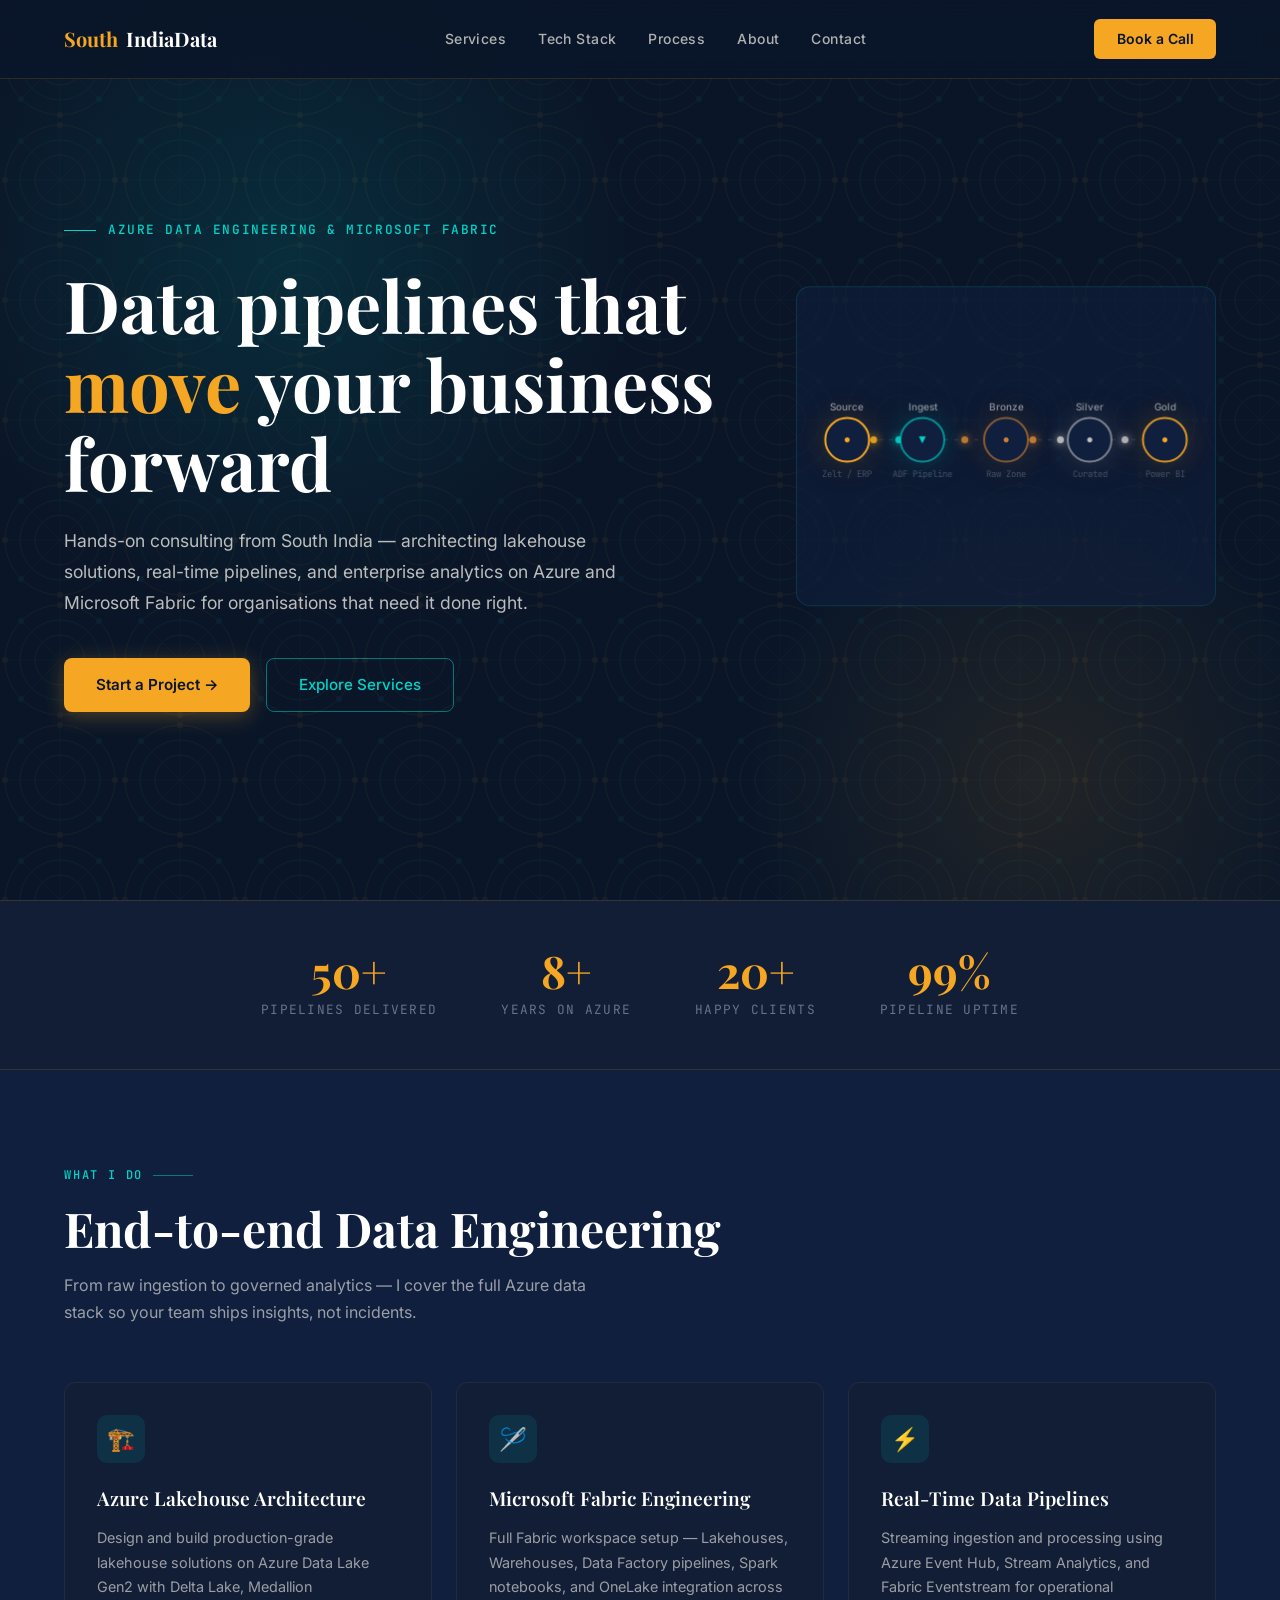
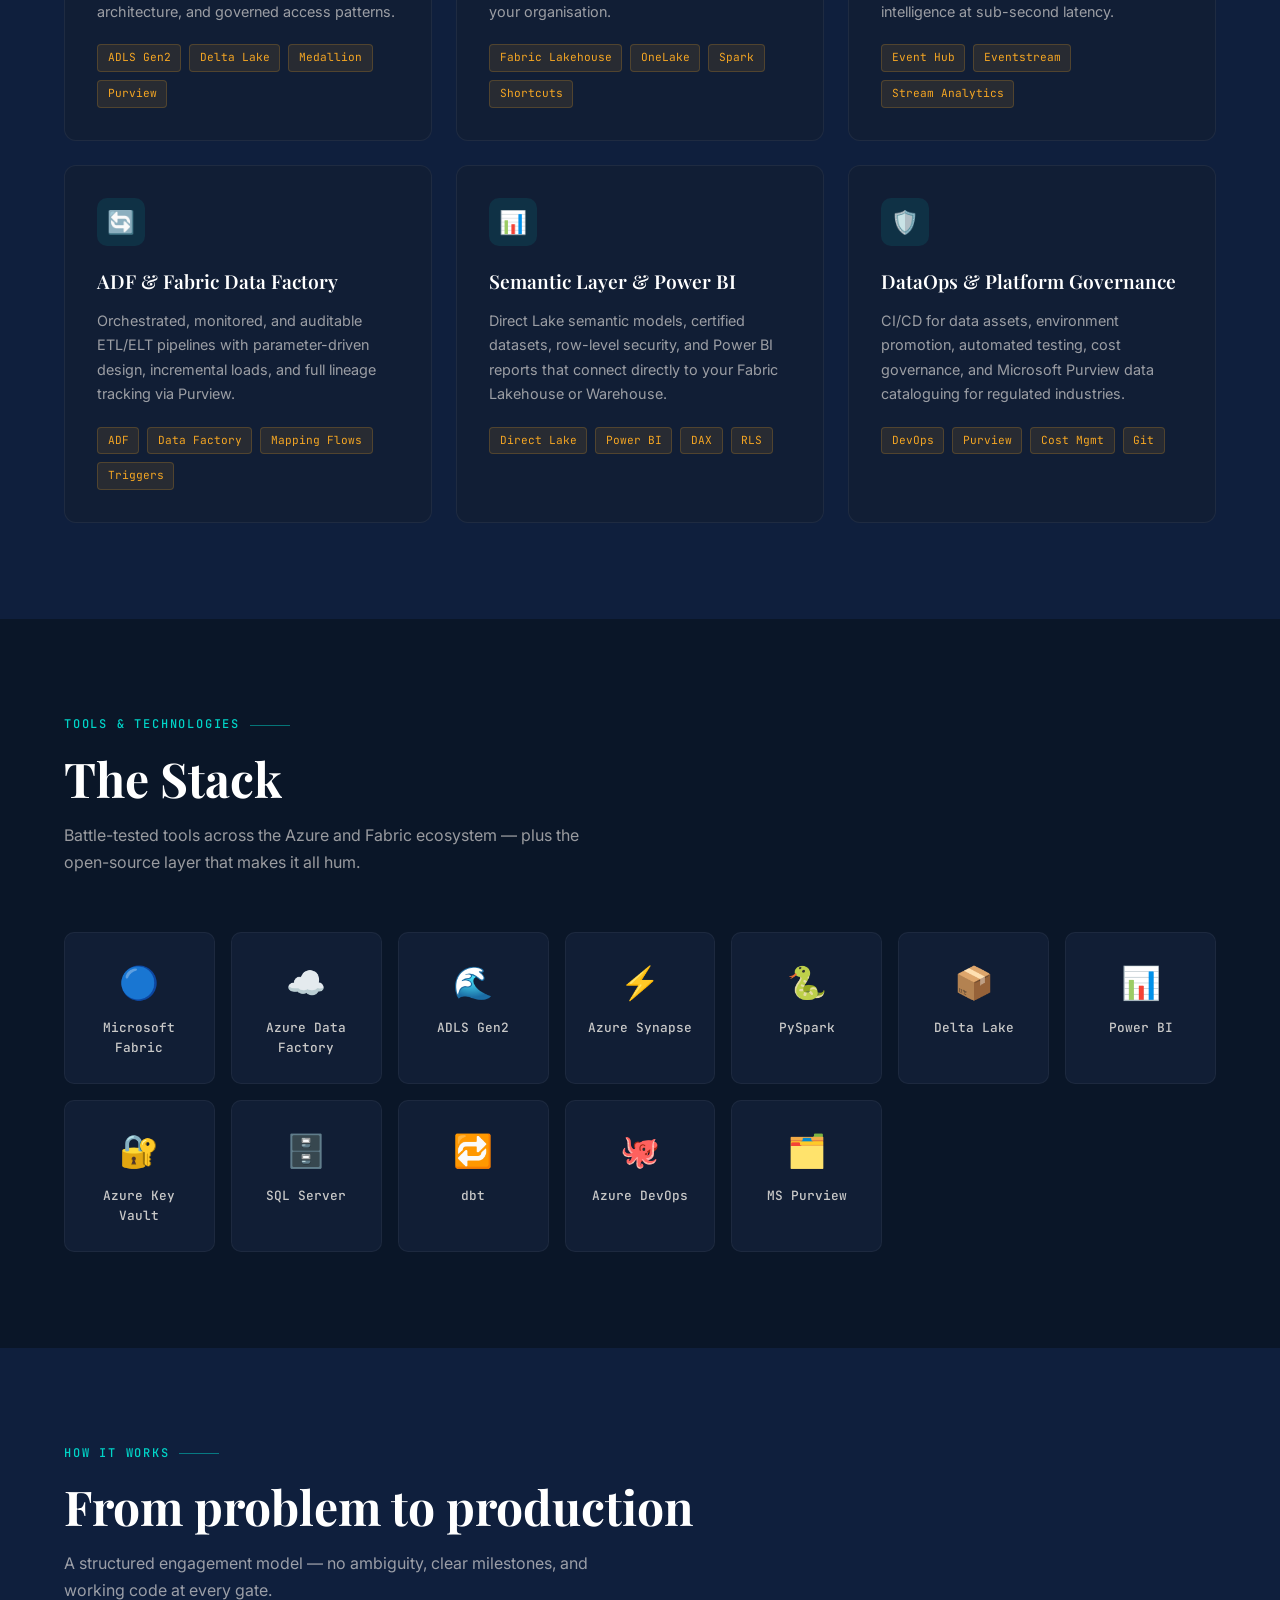
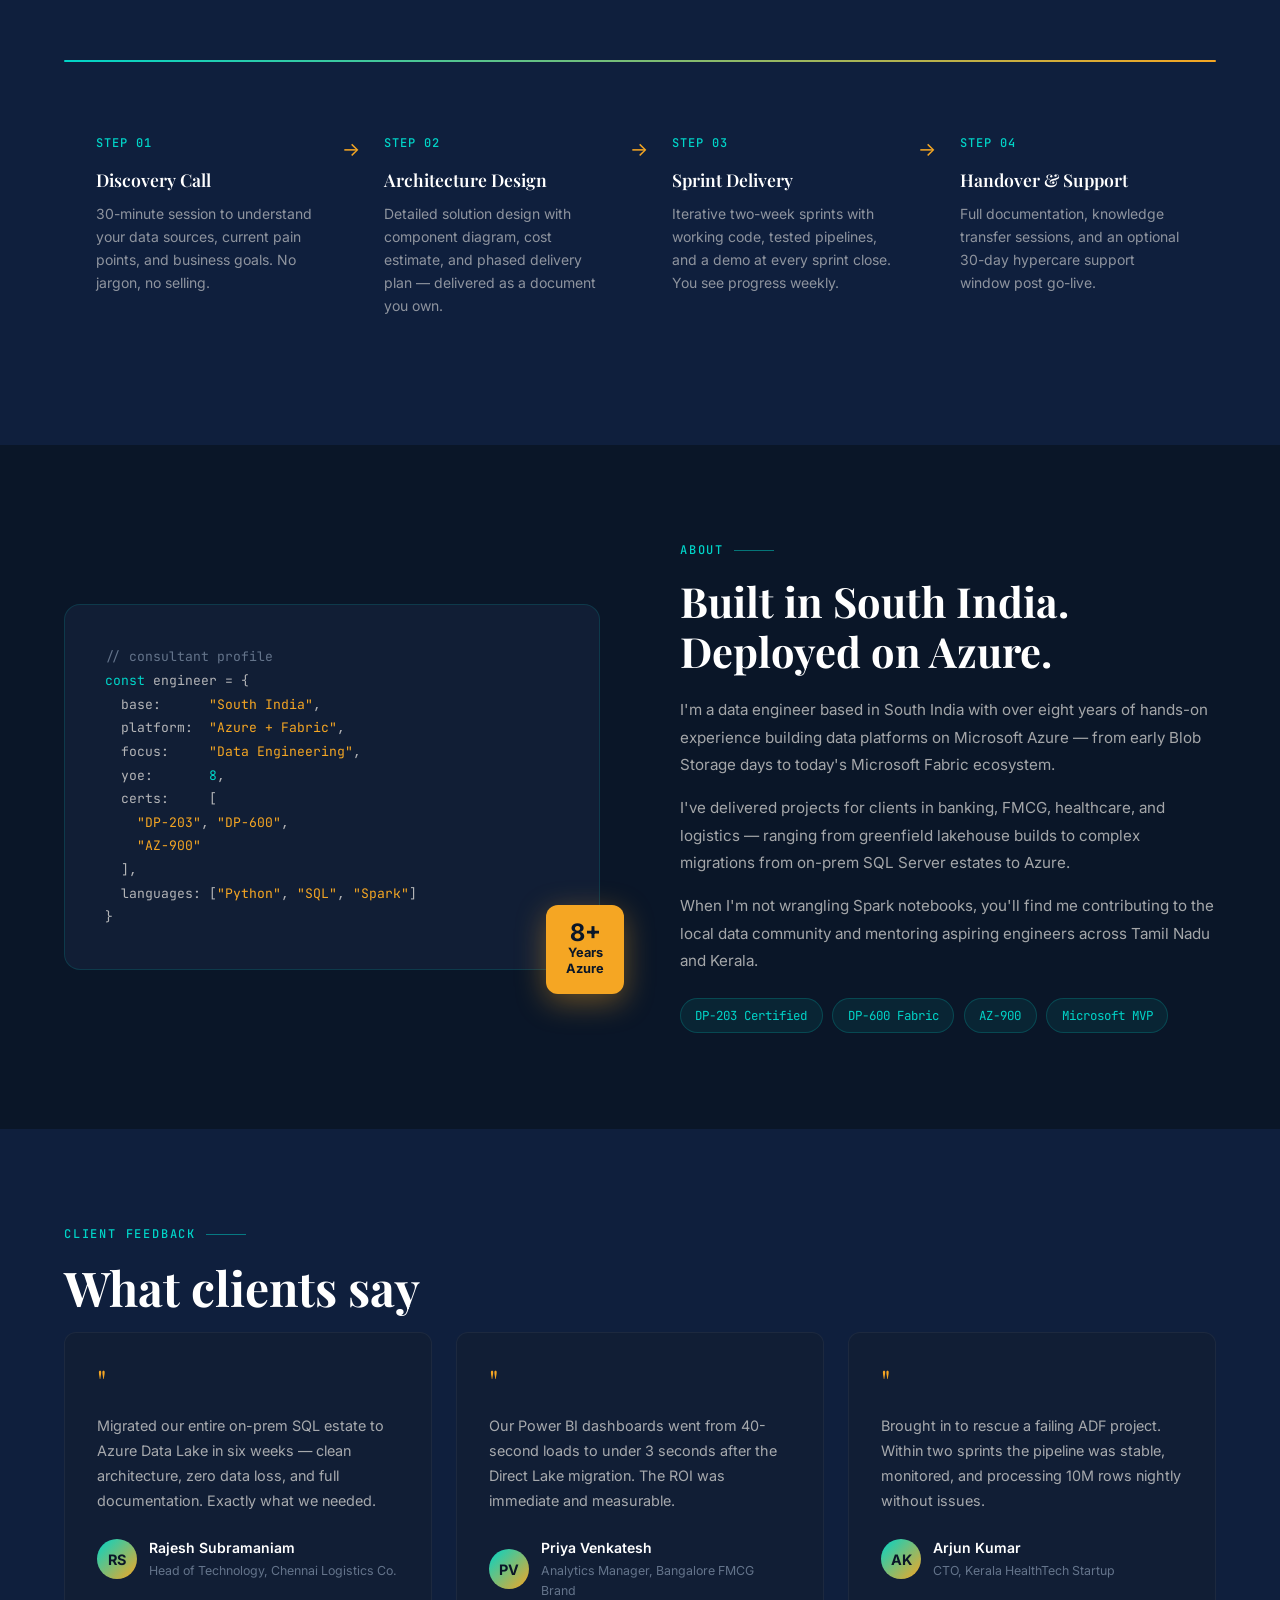
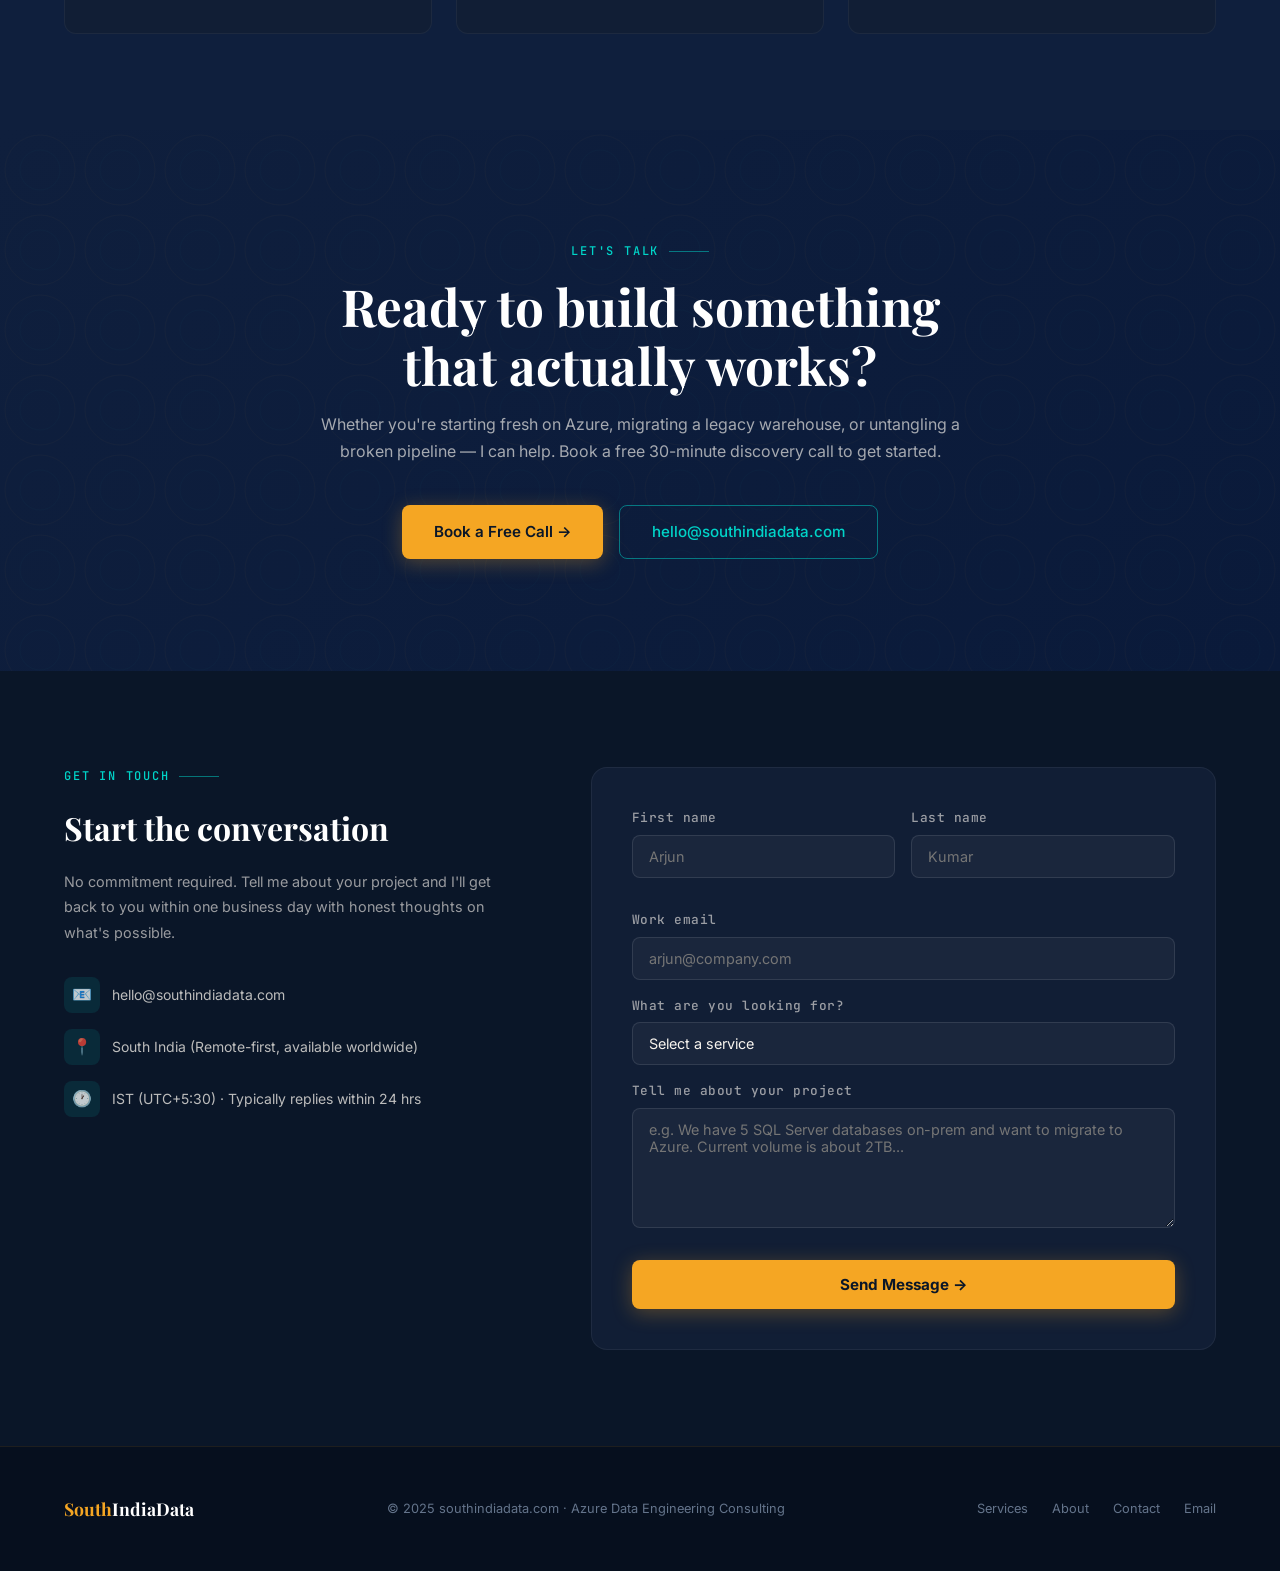
==== commit 4bb0babe: "Update index.html" ====
--- a/index.html
+++ b/index.html
@@ -980,38 +980,41 @@
       </div>
     </div>
     <div class="contact-form reveal">
-      <div class="form-row">
-        <div class="form-group">
-          <label>First name</label>
-          <input type="text" placeholder="Arjun"/>
+      <form id="contactForm">
+        <input type="hidden" name="_subject" value="New project enquiry via SouthIndiaData.com"/>
+        <div class="form-row">
+          <div class="form-group">
+            <label for="fname">First name</label>
+            <input id="fname" type="text" name="first_name" placeholder="Arjun" required/>
+          </div>
+          <div class="form-group">
+            <label for="lname">Last name</label>
+            <input id="lname" type="text" name="last_name" placeholder="Kumar" required/>
+          </div>
         </div>
         <div class="form-group">
-          <label>Last name</label>
-          <input type="text" placeholder="Kumar"/>
+          <label for="email">Work email</label>
+          <input id="email" type="email" name="email" placeholder="arjun@company.com" required/>
         </div>
-      </div>
-      <div class="form-group">
-        <label>Work email</label>
-        <input type="email" placeholder="arjun@company.com"/>
-      </div>
-      <div class="form-group">
-        <label>What are you looking for?</label>
-        <select>
-          <option value="" disabled selected>Select a service</option>
-          <option>Azure Lakehouse Architecture</option>
-          <option>Microsoft Fabric Engineering</option>
-          <option>Real-Time Pipelines</option>
-          <option>ADF / Data Factory</option>
-          <option>Power BI & Semantic Layer</option>
-          <option>DataOps & Governance</option>
-          <option>Something else</option>
-        </select>
-      </div>
-      <div class="form-group">
-        <label>Tell me about your project</label>
-        <textarea placeholder="e.g. We have 5 SQL Server databases on-prem and want to migrate to Azure. Current volume is about 2TB..."></textarea>
-      </div>
-      <button class="btn-submit">Send Message →</button>
+        <div class="form-group">
+          <label for="service">What are you looking for?</label>
+          <select id="service" name="service" required>
+            <option value="" disabled selected>Select a service</option>
+            <option>Azure Lakehouse Architecture</option>
+            <option>Microsoft Fabric Engineering</option>
+            <option>Real-Time Pipelines</option>
+            <option>ADF / Data Factory</option>
+            <option>Power BI &amp; Semantic Layer</option>
+            <option>DataOps &amp; Governance</option>
+            <option>Something else</option>
+          </select>
+        </div>
+        <div class="form-group">
+          <label for="message">Tell me about your project</label>
+          <textarea id="message" name="message" placeholder="e.g. We have 5 SQL Server databases on-prem and want to migrate to Azure. Current volume is about 2TB..." required></textarea>
+        </div>
+        <button type="submit" class="btn-submit" id="submitBtn">Send Message &#8594;</button>
+      </form>
     </div>
   </div>
 </section>
@@ -1177,17 +1180,68 @@
 resize();
 frame();
 
-// ── FORM SUBMIT STUB ──────────────────────────────────────────
-document.querySelector('.btn-submit').addEventListener('click', () => {
-  const btn = document.querySelector('.btn-submit');
-  btn.textContent = "\u2713 Message sent \u2014 I'll be in touch!";
-  btn.style.background = '#00D4C8';
-  btn.style.color = '#0A1628';
-  setTimeout(() => {
-    btn.textContent = 'Send Message →';
-    btn.style.background = '';
-    btn.style.color = '';
-  }, 4000);
+// ── FORMSPREE CONTACT FORM ────────────────────────────────────
+// Submissions are posted to Formspree and forwarded to sivanextkumar@gmail.com
+// One-time setup: go to https://formspree.io, sign up with sivanextkumar@gmail.com,
+// create a form, and replace YOUR_FORM_ID below with the ID from your dashboard (e.g. xpzgkdnb).
+const FORMSPREE_ENDPOINT = 'https://formspree.io/f/YOUR_FORM_ID';
+
+document.getElementById('contactForm').addEventListener('submit', async function(e) {
+  e.preventDefault();
+  const btn  = document.getElementById('submitBtn');
+  const form = e.target;
+
+  // Basic validation
+  const email = form.email.value.trim();
+  if (!email) { alert('Please enter your email address.'); return; }
+
+  // Loading state
+  btn.textContent = 'Sending\u2026';
+  btn.disabled    = true;
+  btn.style.opacity = '0.75';
+
+  try {
+    const data = new FormData(form);
+    // Tag the destination so Formspree routes correctly
+    data.append('_replyto', email);
+
+    const res = await fetch(FORMSPREE_ENDPOINT, {
+      method:  'POST',
+      body:    data,
+      headers: { 'Accept': 'application/json' },
+    });
+
+    if (res.ok) {
+      // Success state
+      btn.textContent      = '\u2713 Sent! I\'ll reply within 24 hrs.';
+      btn.style.background = '#00D4C8';
+      btn.style.color      = '#0A1628';
+      btn.style.opacity    = '1';
+      form.reset();
+      setTimeout(() => {
+        btn.textContent      = 'Send Message \u2192';
+        btn.style.background = '';
+        btn.style.color      = '';
+        btn.disabled         = false;
+      }, 5000);
+    } else {
+      const json = await res.json();
+      const msg  = (json.errors || []).map(x => x.message).join(', ') || 'Submission failed.';
+      throw new Error(msg);
+    }
+  } catch (err) {
+    btn.textContent   = '\u26a0 Error \u2014 please email directly';
+    btn.style.background = '#e53e3e';
+    btn.style.color      = '#fff';
+    btn.style.opacity    = '1';
+    btn.disabled         = false;
+    console.error('Form error:', err);
+    setTimeout(() => {
+      btn.textContent      = 'Send Message \u2192';
+      btn.style.background = '';
+      btn.style.color      = '';
+    }, 5000);
+  }
 });
 </script>
 </body>
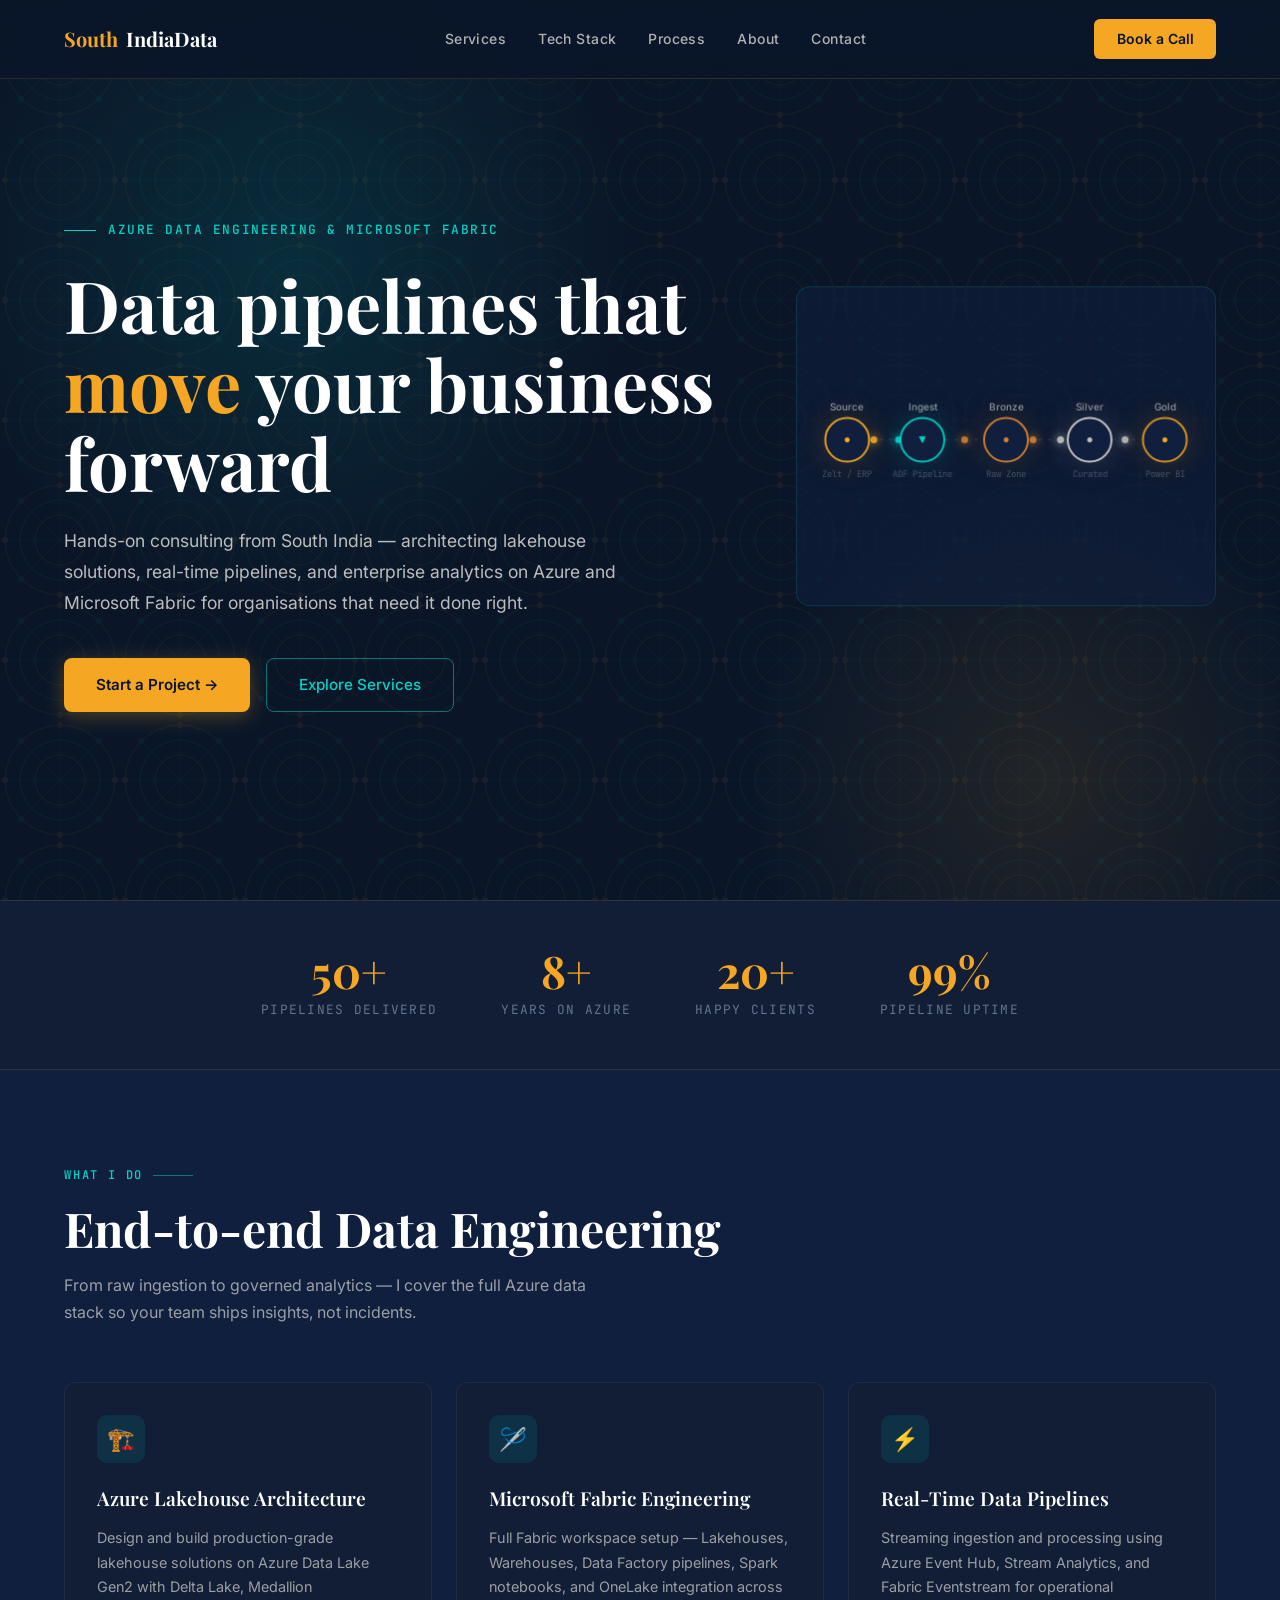
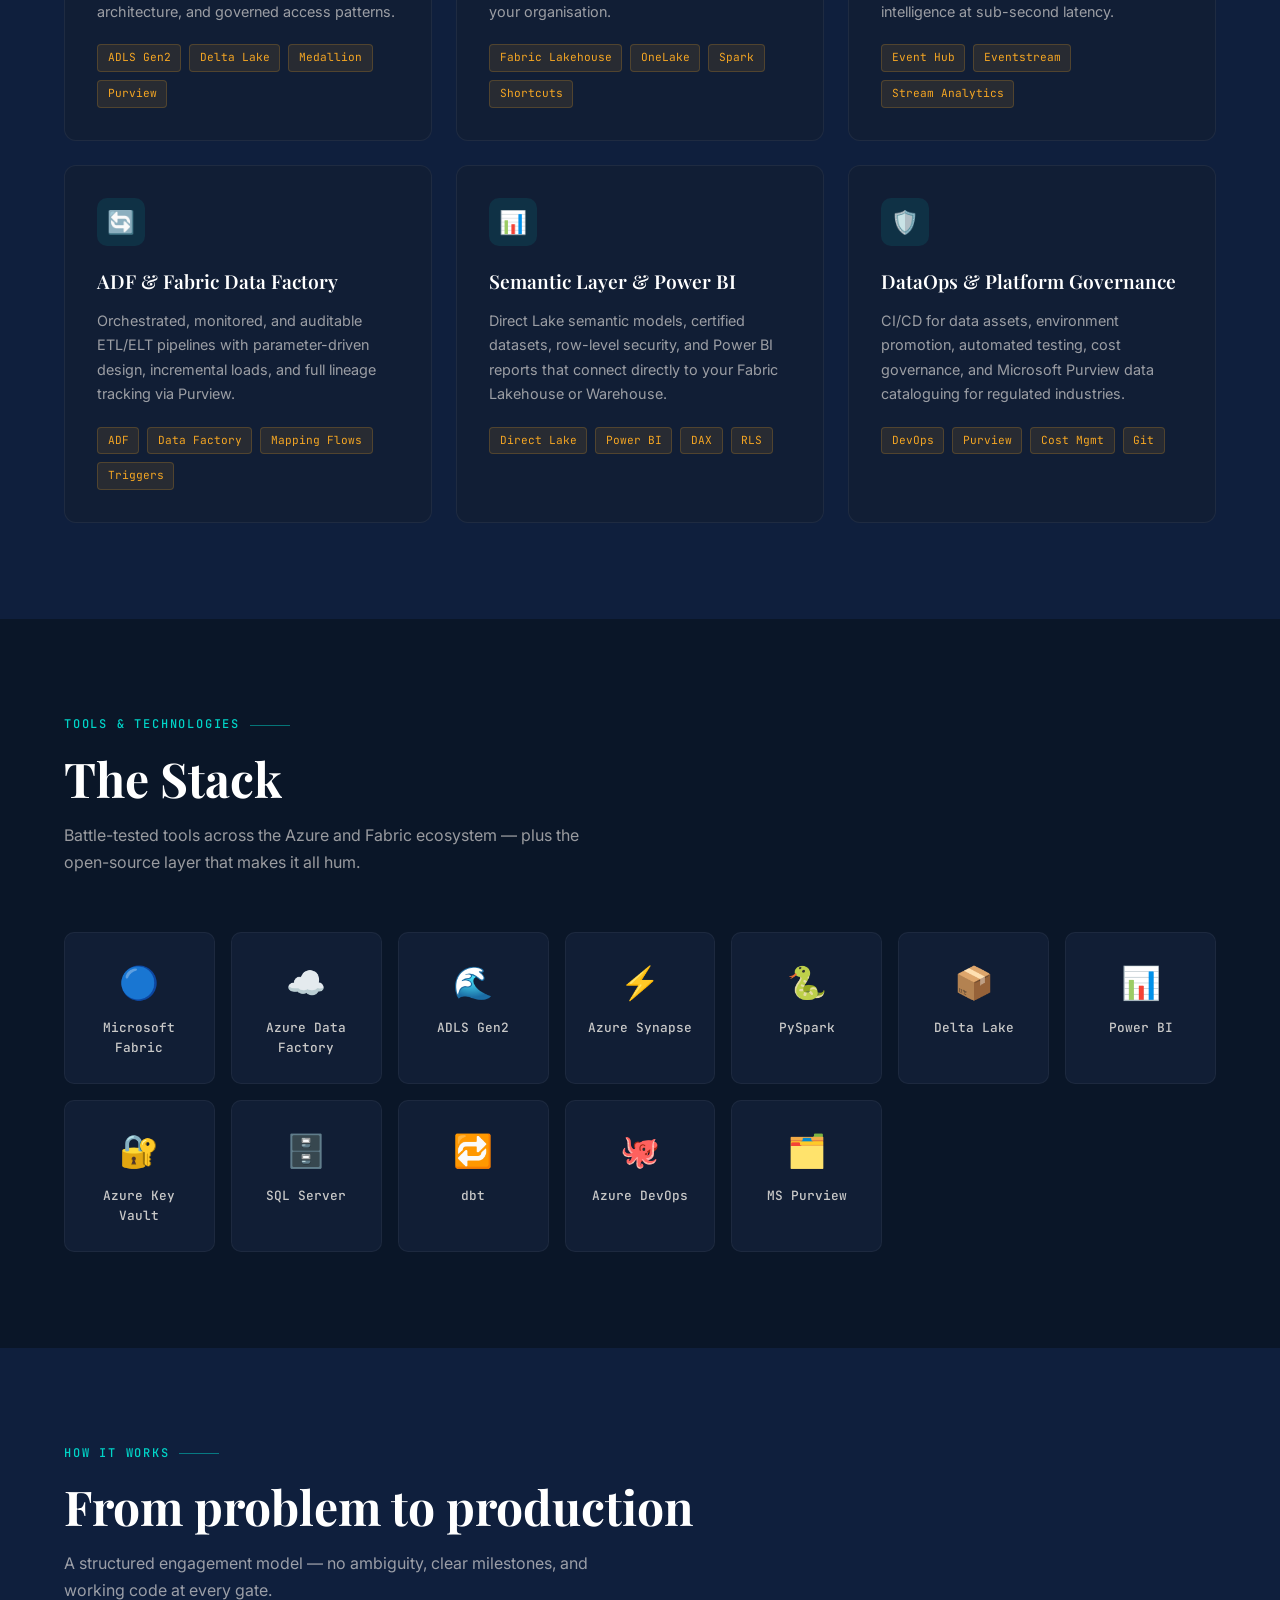
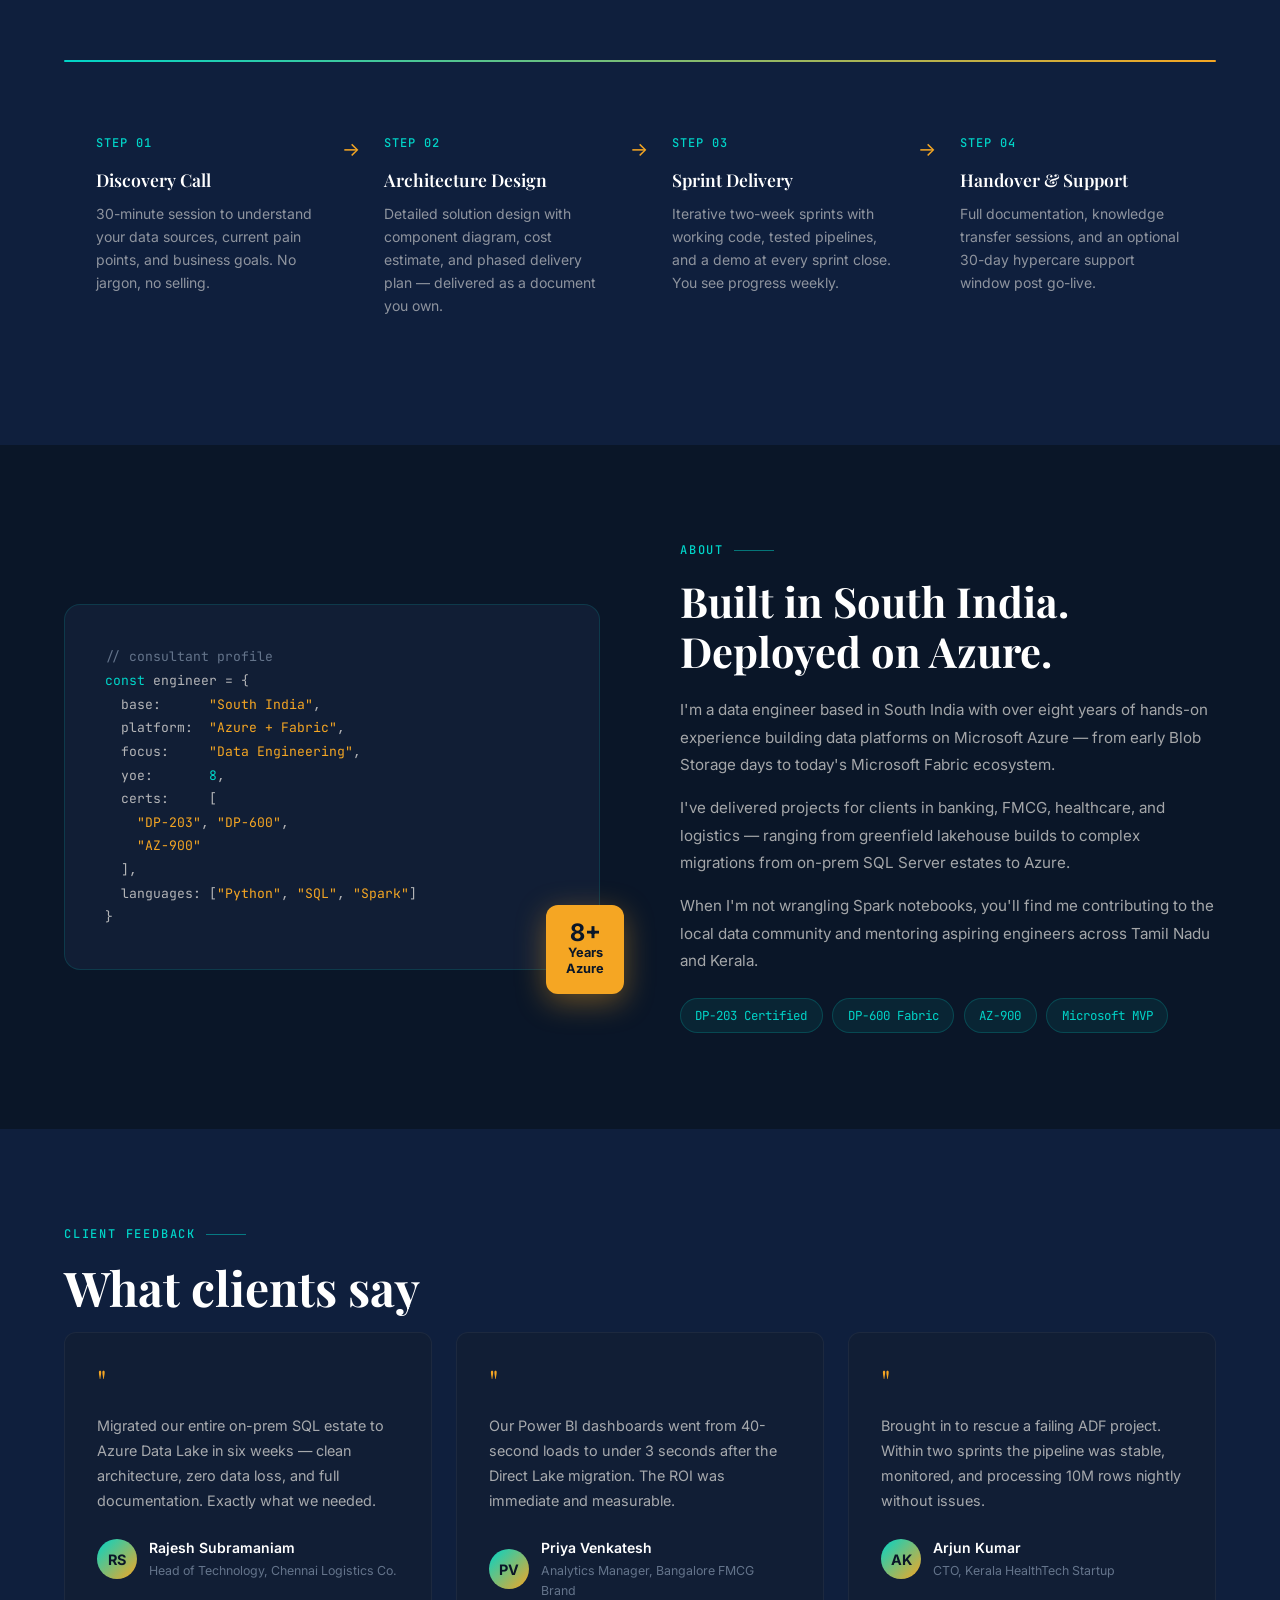
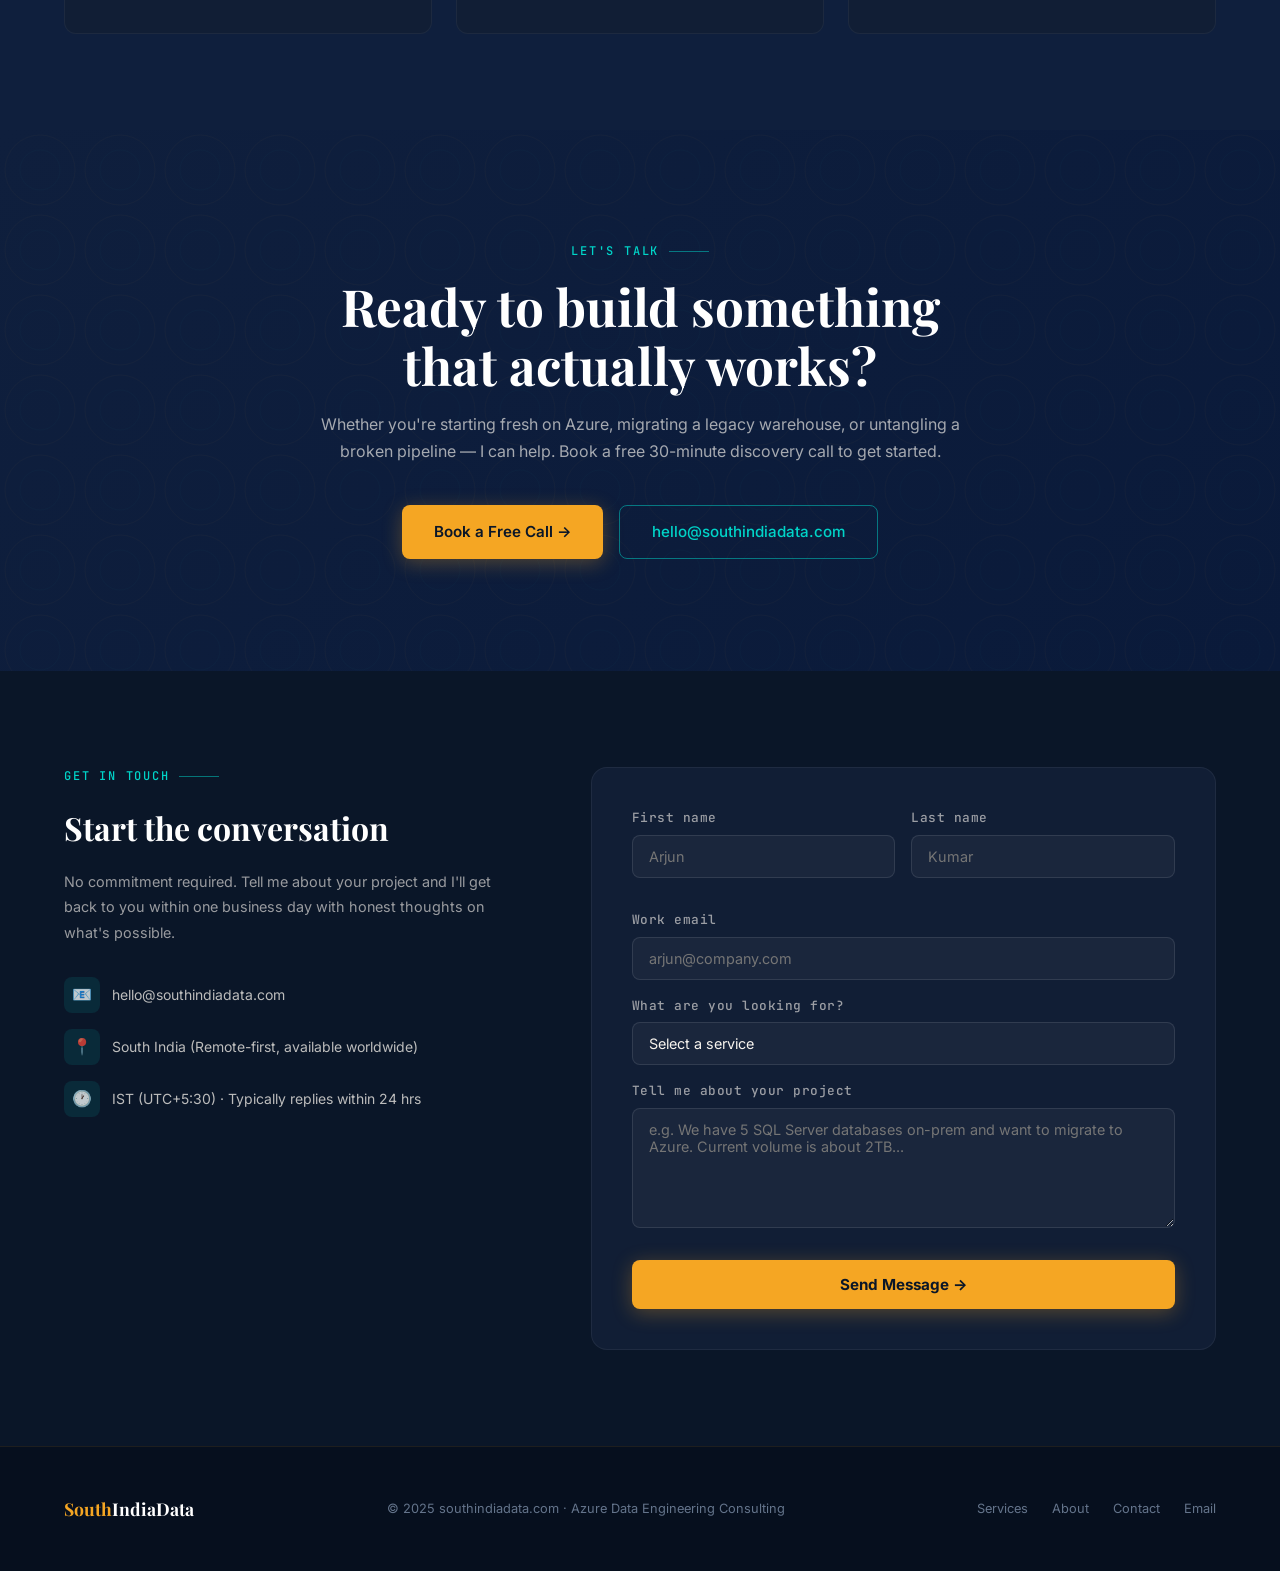
==== commit 886d0a99: "Update index.html" ====
--- a/index.html
+++ b/index.html
@@ -1184,7 +1184,7 @@
 // Submissions are posted to Formspree and forwarded to sivanextkumar@gmail.com
 // One-time setup: go to https://formspree.io, sign up with sivanextkumar@gmail.com,
 // create a form, and replace YOUR_FORM_ID below with the ID from your dashboard (e.g. xpzgkdnb).
-const FORMSPREE_ENDPOINT = 'https://formspree.io/f/YOUR_FORM_ID';
+const FORMSPREE_ENDPOINT = 'https://formspree.io/f/xgawpenb';
 
 document.getElementById('contactForm').addEventListener('submit', async function(e) {
   e.preventDefault();
